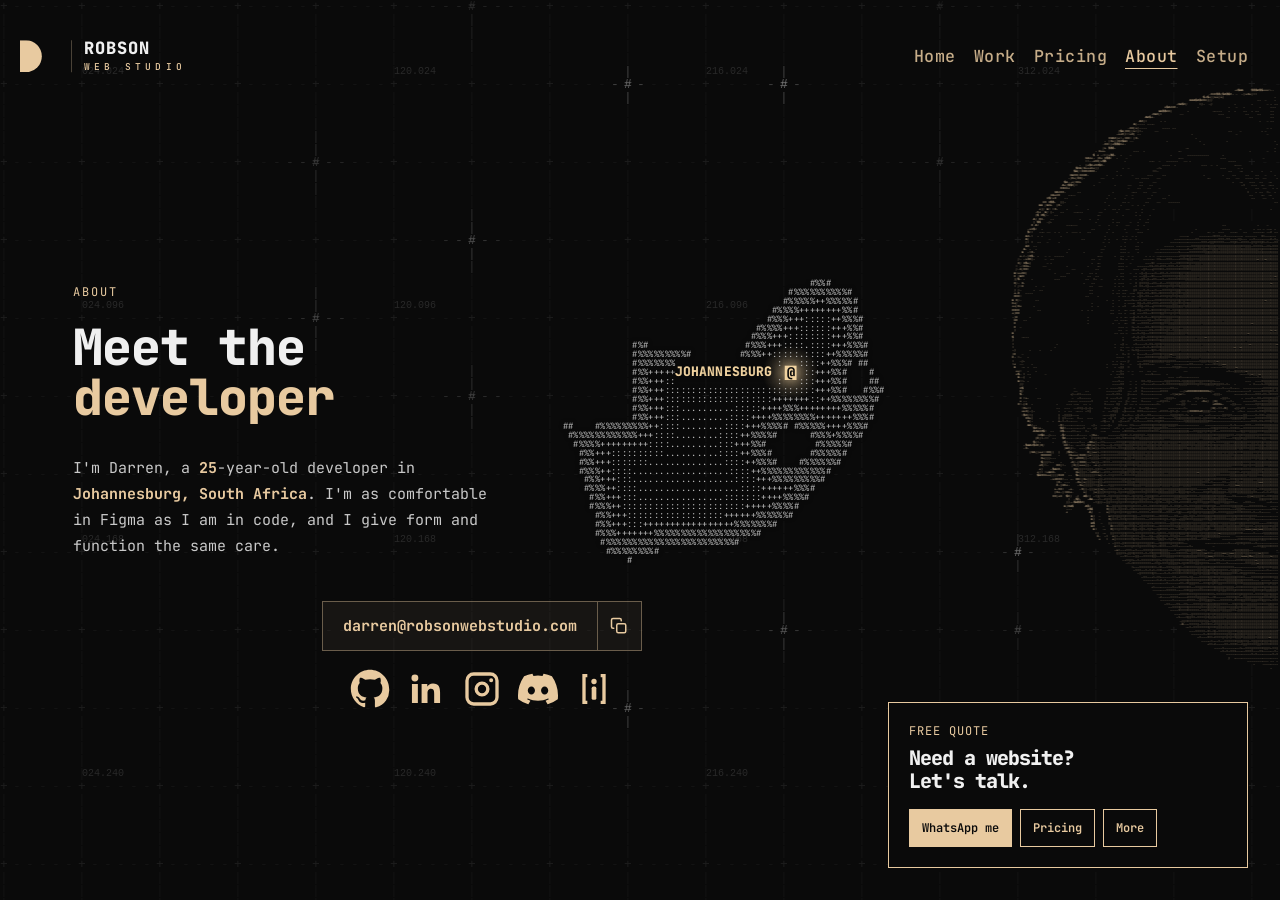
==== about.html @ 66101003 "Header logo: remove the R, back to the plain D Co-Authored-By: Claude Sonnet 5.5 <noreply@anthropic." ====
<!doctype html>
<html lang="en">
<head>
<meta charset="utf-8">
<meta name="viewport" content="width=device-width, initial-scale=1">
<title>About — Robson Web Studio</title>
<meta name="description" content="Meet Darren Robson, the developer behind Robson Web Studio in Johannesburg. Websites, chatbots and brand work for South African businesses.">
<link rel="canonical" href="https://robsonwebstudio.com/about.html">
<meta property="og:type" content="website">
<meta property="og:site_name" content="Robson Web Studio">
<meta property="og:title" content="About — Robson Web Studio">
<meta property="og:description" content="Meet Darren Robson, the developer behind Robson Web Studio in Johannesburg. Websites, chatbots and brand work for South African businesses.">
<meta property="og:url" content="https://robsonwebstudio.com/about.html">
<meta property="og:image" content="https://robsonwebstudio.com/img/og-studio.png">
<meta property="og:image:width" content="1200">
<meta property="og:image:height" content="630">
<meta property="og:image:alt" content="Robson Web Studio: Proper websites, priced for SA business">
<meta name="twitter:card" content="summary_large_image">
<meta name="twitter:image" content="https://robsonwebstudio.com/img/og-studio.png">
<meta name="theme-color" content="#0a0a0a">
<link rel="icon" type="image/svg+xml" href="img/favicon.svg?v=2">
<link rel="preconnect" href="https://fonts.googleapis.com">
<link rel="preconnect" href="https://fonts.gstatic.com" crossorigin>
<link href="https://fonts.googleapis.com/css2?family=JetBrains+Mono:wght@400..800&amp;display=swap" rel="stylesheet">
<link rel="stylesheet" href="css/style.css?v=180">
<script src="js/nav.js?v=12"></script>
</head>
<body>
<a class="skip-link" href="#main">Skip to content</a>

<section id="hero" data-page="about">
  <canvas id="c"></canvas>
  <header>
  <a class="site-mark" href="index.html" aria-label="Robson Web Studio, home">
    <img src="img/logo-mark.svg?v=4" width="37" height="31" alt="">
    <span class="site-mark-text" aria-hidden="true"><b>ROBSON</b><i>WEB STUDIO</i></span>
  </a>
  <div class="heading-wrap">
    <div class="hero-eyebrow">ROBSON WEB STUDIO</div>
  </div>
  <nav class="byline top-nav" aria-label="Main">
    <a href="index.html">Home</a><a href="work.html">Work</a><a href="pricing.html">Pricing</a><a href="about.html" aria-current="page">About</a><a href="setup-guide.html">Setup</a>
  </nav>
  <aside class="cta-card" aria-labelledby="ctaTitle">
    <div class="cta-copy">
      <div class="cta-eyebrow">FREE QUOTE</div>
      <div class="cta-title" id="ctaTitle">Need a website? <br>Let's talk.</div>
    </div>
    <div class="cta-actions">
      <a class="cta-btn cta-btn-primary" href="https://wa.me/27844114748?text=Hi%20Darren%2C%20I%27d%20like%20a%20website%20quote" target="_blank" rel="noopener noreferrer">WhatsApp me</a>
      <a class="cta-btn cta-btn-ghost cta-btn-pricing" href="pricing.html">Pricing</a>
      <button class="cta-btn cta-btn-ghost info-btn" type="button" aria-haspopup="dialog" aria-controls="contactModal" aria-label="More contact options">More</button>
    </div>
  </aside>
  </header>

  <main id="main" tabindex="-1">
  <div id="about">
    <div class="about-eyebrow">ABOUT</div>
    <div class="guy-heading-row">
      <h1 class="guy-heading">Meet the <br class="force-break"><span class="heading-accent">developer</span></h1>
    </div>
    <div class="about-body">
      <p class="about-text">
        I'm Darren, a <span id="age"></span>-year-old developer in <span class="location">Johannesburg, South Africa</span>.
        I'm as comfortable in Figma as I am in code, and I give form and
        function the same care.
      </p>
      <canvas id="saMap" class="sa-map" width="372" height="320" role="img" aria-label="Map of South Africa with Johannesburg marked"></canvas>
    </div>
  </div>

  </main>

  <footer>
  <!-- Desktop only: centered in the empty space below the about section.
       Mobile has its own separate contact bar + icon row (in the
       heading row), hidden/shown per breakpoint in CSS. -->
  <div class="desktop-contact">
    <div class="contact-bar-desktop">
      <a class="contact-email-desktop" href="mailto:darren@robsonwebstudio.com">darren@robsonwebstudio.com</a>
      <button class="copy-btn" type="button" aria-label="Copy email address" data-email="darren@robsonwebstudio.com">
        <svg class="icon-copy" viewBox="0 0 24 24" fill="none" stroke="currentColor" stroke-width="2" stroke-linecap="round" stroke-linejoin="round" aria-hidden="true">
          <rect x="9" y="9" width="12" height="12" rx="2"></rect>
          <path d="M5 15H4a2 2 0 0 1-2-2V4a2 2 0 0 1 2-2h9a2 2 0 0 1 2 2v1"></path>
        </svg>
        <svg class="icon-check" viewBox="0 0 24 24" fill="none" stroke="currentColor" stroke-width="2" stroke-linecap="round" stroke-linejoin="round" aria-hidden="true" hidden>
          <path d="M20 6 9 17l-5-5"></path>
        </svg>
      </button>
    </div>
    <div class="social-row-desktop">
      <a class="social-icon-desktop" href="https://github.com/darrenrosbon" target="_blank" rel="noopener noreferrer" aria-label="GitHub">
        <svg viewBox="0 0 24 24" width="24" height="24" fill="currentColor" aria-hidden="true"><path d="M12 .5C5.73.5.5 5.73.5 12c0 5.09 3.29 9.39 7.86 10.91.57.1.78-.25.78-.55 0-.27-.01-1.13-.02-2.05-3.2.7-3.88-1.36-3.88-1.36-.53-1.34-1.29-1.7-1.29-1.7-1.05-.72.08-.71.08-.71 1.17.08 1.78 1.2 1.78 1.2 1.03 1.77 2.71 1.26 3.37.96.1-.75.4-1.26.73-1.55-2.55-.29-5.23-1.28-5.23-5.7 0-1.26.45-2.29 1.19-3.09-.12-.29-.52-1.46.11-3.05 0 0 .97-.31 3.18 1.18a11.1 11.1 0 0 1 2.9-.39c.98.01 1.97.13 2.9.39 2.2-1.49 3.17-1.18 3.17-1.18.63 1.59.23 2.76.11 3.05.74.8 1.19 1.83 1.19 3.09 0 4.43-2.69 5.4-5.25 5.69.41.36.78 1.06.78 2.15 0 1.55-.01 2.8-.01 3.18 0 .3.2.66.79.55A10.52 10.52 0 0 0 23.5 12C23.5 5.73 18.27.5 12 .5Z"/></svg>
      </a>
      <a class="social-icon-desktop" href="https://www.linkedin.com/in/darren-robson-215b77373/" target="_blank" rel="noopener noreferrer" aria-label="LinkedIn">
        <svg viewBox="0 0 24 24" width="24" height="24" fill="currentColor" aria-hidden="true"><path d="M20.45 20.45h-3.55v-5.57c0-1.33-.02-3.04-1.85-3.04-1.85 0-2.14 1.45-2.14 2.94v5.67H9.36V9h3.41v1.56h.05c.47-.9 1.63-1.85 3.36-1.85 3.59 0 4.26 2.36 4.26 5.44v6.3ZM5.34 7.43a2.06 2.06 0 1 1 0-4.12 2.06 2.06 0 0 1 0 4.12ZM7.12 20.45H3.56V9h3.56v11.45Z"/></svg>
      </a>
      <a class="social-icon-desktop" href="https://www.instagram.com/robsonwebstudio_/" target="_blank" rel="noopener noreferrer" aria-label="Instagram">
        <svg viewBox="0 0 24 24" width="24" height="24" fill="currentColor" aria-hidden="true"><path fill-rule="evenodd" d="M7 2h10a5 5 0 0 1 5 5v10a5 5 0 0 1-5 5H7a5 5 0 0 1-5-5V7a5 5 0 0 1 5-5zm0 2a3 3 0 0 0-3 3v10a3 3 0 0 0 3 3h10a3 3 0 0 0 3-3V7a3 3 0 0 0-3-3H7zm5 3.5a4.5 4.5 0 1 1 0 9 4.5 4.5 0 0 1 0-9zm0 2a2.5 2.5 0 1 0 0 5 2.5 2.5 0 0 0 0-5zM17.5 5.5a1.2 1.2 0 1 1 0 2.4 1.2 1.2 0 0 1 0-2.4z"/></svg>
      </a>
      <a class="social-icon-desktop" href="https://discord.com/users/971722365669109780" target="_blank" rel="noopener noreferrer" aria-label="Discord">
        <svg viewBox="0 0 24 24" width="24" height="24" fill="currentColor" aria-hidden="true"><path d="M20.317 4.37a19.79 19.79 0 0 0-4.885-1.515.074.074 0 0 0-.079.037c-.21.375-.444.864-.608 1.25a18.27 18.27 0 0 0-5.487 0 12.64 12.64 0 0 0-.617-1.25.077.077 0 0 0-.079-.037A19.736 19.736 0 0 0 3.677 4.37a.07.07 0 0 0-.032.027C.533 9.046-.32 13.58.099 18.057a.082.082 0 0 0 .031.056 19.9 19.9 0 0 0 5.993 3.03.078.078 0 0 0 .084-.028c.462-.63.874-1.295 1.226-1.994a.076.076 0 0 0-.041-.106 13.107 13.107 0 0 1-1.872-.892.077.077 0 0 1-.008-.128c.126-.094.252-.192.372-.291a.074.074 0 0 1 .077-.01c3.928 1.793 8.18 1.793 12.062 0a.074.074 0 0 1 .078.01c.12.099.246.198.373.292a.077.077 0 0 1-.006.127c-.598.35-1.22.645-1.873.892a.076.076 0 0 0-.04.107c.36.698.772 1.362 1.225 1.993a.077.077 0 0 0 .084.028 19.84 19.84 0 0 0 6.002-3.03.077.077 0 0 0 .032-.055c.5-5.177-.838-9.674-3.549-13.66a.061.061 0 0 0-.031-.028ZM8.02 15.33c-1.183 0-2.157-1.085-2.157-2.419 0-1.333.955-2.418 2.157-2.418 1.21 0 2.176 1.094 2.157 2.418 0 1.334-.955 2.419-2.157 2.419Zm7.975 0c-1.183 0-2.157-1.085-2.157-2.419 0-1.333.955-2.418 2.157-2.418 1.21 0 2.176 1.094 2.157 2.418 0 1.334-.946 2.419-2.157 2.419Z"/></svg>
      </a>
      <a class="social-icon-desktop info-btn" href="#" role="button" aria-haspopup="dialog" aria-controls="contactModal" aria-label="More contact options">
        <svg viewBox="0 0 24 24" width="24" height="24" fill="currentColor" aria-hidden="true">
          <path d="M8 3H5v18h3v-2H7V5h1V3z"/>
          <path d="M16 3h3v18h-3v-2h1V5h-1V3z"/>
          <circle cx="12" cy="7.5" r="1.6"/>
          <rect x="10.6" y="10.5" width="2.8" height="8" rx="1"/>
        </svg>
      </a>
    </div>
  </div>

  <div class="contact-bar">
    <a class="contact-email" href="mailto:darren@robsonwebstudio.com">darren@robsonwebstudio.com</a>
    <button class="copy-btn" type="button" aria-label="Copy email address" data-email="darren@robsonwebstudio.com">
      <svg class="icon-copy" viewBox="0 0 24 24" fill="none" stroke="currentColor" stroke-width="2" stroke-linecap="round" stroke-linejoin="round" aria-hidden="true">
        <rect x="9" y="9" width="12" height="12" rx="2"></rect>
        <path d="M5 15H4a2 2 0 0 1-2-2V4a2 2 0 0 1 2-2h9a2 2 0 0 1 2 2v1"></path>
      </svg>
      <svg class="icon-check" viewBox="0 0 24 24" fill="none" stroke="currentColor" stroke-width="2" stroke-linecap="round" stroke-linejoin="round" aria-hidden="true" hidden>
        <path d="M20 6 9 17l-5-5"></path>
      </svg>
    </button>
  </div>
  <div class="social-row-mobile">
      <a class="social-icon" href="https://github.com/darrenrosbon" target="_blank" rel="noopener noreferrer" aria-label="GitHub">
        <svg viewBox="0 0 24 24" width="24" height="24" fill="currentColor" aria-hidden="true"><path d="M12 .5C5.73.5.5 5.73.5 12c0 5.09 3.29 9.39 7.86 10.91.57.1.78-.25.78-.55 0-.27-.01-1.13-.02-2.05-3.2.7-3.88-1.36-3.88-1.36-.53-1.34-1.29-1.7-1.29-1.7-1.05-.72.08-.71.08-.71 1.17.08 1.78 1.2 1.78 1.2 1.03 1.77 2.71 1.26 3.37.96.1-.75.4-1.26.73-1.55-2.55-.29-5.23-1.28-5.23-5.7 0-1.26.45-2.29 1.19-3.09-.12-.29-.52-1.46.11-3.05 0 0 .97-.31 3.18 1.18a11.1 11.1 0 0 1 2.9-.39c.98.01 1.97.13 2.9.39 2.2-1.49 3.17-1.18 3.17-1.18.63 1.59.23 2.76.11 3.05.74.8 1.19 1.83 1.19 3.09 0 4.43-2.69 5.4-5.25 5.69.41.36.78 1.06.78 2.15 0 1.55-.01 2.8-.01 3.18 0 .3.2.66.79.55A10.52 10.52 0 0 0 23.5 12C23.5 5.73 18.27.5 12 .5Z"/></svg>
      </a>
      <a class="social-icon" href="https://www.linkedin.com/in/darren-robson-215b77373/" target="_blank" rel="noopener noreferrer" aria-label="LinkedIn">
        <svg viewBox="0 0 24 24" width="24" height="24" fill="currentColor" aria-hidden="true"><path d="M20.45 20.45h-3.55v-5.57c0-1.33-.02-3.04-1.85-3.04-1.85 0-2.14 1.45-2.14 2.94v5.67H9.36V9h3.41v1.56h.05c.47-.9 1.63-1.85 3.36-1.85 3.59 0 4.26 2.36 4.26 5.44v6.3ZM5.34 7.43a2.06 2.06 0 1 1 0-4.12 2.06 2.06 0 0 1 0 4.12ZM7.12 20.45H3.56V9h3.56v11.45Z"/></svg>
      </a>
      <a class="social-icon" href="https://www.instagram.com/robsonwebstudio_/" target="_blank" rel="noopener noreferrer" aria-label="Instagram">
        <svg viewBox="0 0 24 24" width="24" height="24" fill="currentColor" aria-hidden="true"><path fill-rule="evenodd" d="M7 2h10a5 5 0 0 1 5 5v10a5 5 0 0 1-5 5H7a5 5 0 0 1-5-5V7a5 5 0 0 1 5-5zm0 2a3 3 0 0 0-3 3v10a3 3 0 0 0 3 3h10a3 3 0 0 0 3-3V7a3 3 0 0 0-3-3H7zm5 3.5a4.5 4.5 0 1 1 0 9 4.5 4.5 0 0 1 0-9zm0 2a2.5 2.5 0 1 0 0 5 2.5 2.5 0 0 0 0-5zM17.5 5.5a1.2 1.2 0 1 1 0 2.4 1.2 1.2 0 0 1 0-2.4z"/></svg>
      </a>
      <a class="social-icon" href="https://discord.com/users/971722365669109780" target="_blank" rel="noopener noreferrer" aria-label="Discord">
        <svg viewBox="0 0 24 24" width="24" height="24" fill="currentColor" aria-hidden="true"><path d="M20.317 4.37a19.79 19.79 0 0 0-4.885-1.515.074.074 0 0 0-.079.037c-.21.375-.444.864-.608 1.25a18.27 18.27 0 0 0-5.487 0 12.64 12.64 0 0 0-.617-1.25.077.077 0 0 0-.079-.037A19.736 19.736 0 0 0 3.677 4.37a.07.07 0 0 0-.032.027C.533 9.046-.32 13.58.099 18.057a.082.082 0 0 0 .031.056 19.9 19.9 0 0 0 5.993 3.03.078.078 0 0 0 .084-.028c.462-.63.874-1.295 1.226-1.994a.076.076 0 0 0-.041-.106 13.107 13.107 0 0 1-1.872-.892.077.077 0 0 1-.008-.128c.126-.094.252-.192.372-.291a.074.074 0 0 1 .077-.01c3.928 1.793 8.18 1.793 12.062 0a.074.074 0 0 1 .078.01c.12.099.246.198.373.292a.077.077 0 0 1-.006.127c-.598.35-1.22.645-1.873.892a.076.076 0 0 0-.04.107c.36.698.772 1.362 1.225 1.993a.077.077 0 0 0 .084.028 19.84 19.84 0 0 0 6.002-3.03.077.077 0 0 0 .032-.055c.5-5.177-.838-9.674-3.549-13.66a.061.061 0 0 0-.031-.028ZM8.02 15.33c-1.183 0-2.157-1.085-2.157-2.419 0-1.333.955-2.418 2.157-2.418 1.21 0 2.176 1.094 2.157 2.418 0 1.334-.955 2.419-2.157 2.419Zm7.975 0c-1.183 0-2.157-1.085-2.157-2.419 0-1.333.955-2.418 2.157-2.418 1.21 0 2.176 1.094 2.157 2.418 0 1.334-.946 2.419-2.157 2.419Z"/></svg>
      </a>
      <a class="social-icon info-btn" href="#" role="button" aria-haspopup="dialog" aria-controls="contactModal" aria-label="More contact options">
        <svg viewBox="0 0 24 24" width="24" height="24" fill="currentColor" aria-hidden="true">
          <path d="M8 3H5v18h3v-2H7V5h1V3z"/>
          <path d="M16 3h3v18h-3v-2h1V5h-1V3z"/>
          <circle cx="12" cy="7.5" r="1.6"/>
          <rect x="10.6" y="10.5" width="2.8" height="8" rx="1"/>
        </svg>
      </a>
  </div>

  </footer>

  <div class="contact-modal-overlay" id="contactModalOverlay" hidden>
    <div class="contact-modal" id="contactModal" role="dialog" aria-modal="true" aria-labelledby="contactModalTitle">
      <div class="contact-modal-head">
        <span id="contactModalTitle">Contact me</span>
        <button class="contact-modal-close" type="button" aria-label="Close">
          <svg viewBox="0 0 24 24" fill="none" stroke="currentColor" stroke-width="2" stroke-linecap="round" aria-hidden="true"><path d="M6 6l12 12M18 6 6 18"/></svg>
        </button>
      </div>
      <ul class="contact-modal-list">
        <li>
          <svg viewBox="0 0 24 24" fill="none" stroke="currentColor" stroke-width="1.8" stroke-linecap="round" stroke-linejoin="round" aria-hidden="true"><rect x="3" y="5" width="18" height="14" rx="2"/><path d="m4 7 8 6 8-6"/></svg>
          <a href="mailto:darren@robsonwebstudio.com">darren@robsonwebstudio.com</a>
        </li>
        <li>
          <svg viewBox="0 0 24 24" width="24" height="24" fill="currentColor" aria-hidden="true"><path d="M12 .5C5.73.5.5 5.73.5 12c0 5.09 3.29 9.39 7.86 10.91.57.1.78-.25.78-.55 0-.27-.01-1.13-.02-2.05-3.2.7-3.88-1.36-3.88-1.36-.53-1.34-1.29-1.7-1.29-1.7-1.05-.72.08-.71.08-.71 1.17.08 1.78 1.2 1.78 1.2 1.03 1.77 2.71 1.26 3.37.96.1-.75.4-1.26.73-1.55-2.55-.29-5.23-1.28-5.23-5.7 0-1.26.45-2.29 1.19-3.09-.12-.29-.52-1.46.11-3.05 0 0 .97-.31 3.18 1.18a11.1 11.1 0 0 1 2.9-.39c.98.01 1.97.13 2.9.39 2.2-1.49 3.17-1.18 3.17-1.18.63 1.59.23 2.76.11 3.05.74.8 1.19 1.83 1.19 3.09 0 4.43-2.69 5.4-5.25 5.69.41.36.78 1.06.78 2.15 0 1.55-.01 2.8-.01 3.18 0 .3.2.66.79.55A10.52 10.52 0 0 0 23.5 12C23.5 5.73 18.27.5 12 .5Z"/></svg>
          <a href="https://github.com/darrenrosbon" target="_blank" rel="noopener noreferrer">github.com/darrenrosbon</a>
        </li>
        <li>
          <svg viewBox="0 0 24 24" width="24" height="24" fill="currentColor" aria-hidden="true"><path d="M20.45 20.45h-3.55v-5.57c0-1.33-.02-3.04-1.85-3.04-1.85 0-2.14 1.45-2.14 2.94v5.67H9.36V9h3.41v1.56h.05c.47-.9 1.63-1.85 3.36-1.85 3.59 0 4.26 2.36 4.26 5.44v6.3ZM5.34 7.43a2.06 2.06 0 1 1 0-4.12 2.06 2.06 0 0 1 0 4.12ZM7.12 20.45H3.56V9h3.56v11.45Z"/></svg>
          <a href="https://www.linkedin.com/in/darren-robson-215b77373/" target="_blank" rel="noopener noreferrer">linkedin.com/in/darren-robson</a>
        </li>
        <li>
          <svg viewBox="0 0 24 24" width="24" height="24" fill="currentColor" aria-hidden="true"><path fill-rule="evenodd" d="M7 2h10a5 5 0 0 1 5 5v10a5 5 0 0 1-5 5H7a5 5 0 0 1-5-5V7a5 5 0 0 1 5-5zm0 2a3 3 0 0 0-3 3v10a3 3 0 0 0 3 3h10a3 3 0 0 0 3-3V7a3 3 0 0 0-3-3H7zm5 3.5a4.5 4.5 0 1 1 0 9 4.5 4.5 0 0 1 0-9zm0 2a2.5 2.5 0 1 0 0 5 2.5 2.5 0 0 0 0-5zM17.5 5.5a1.2 1.2 0 1 1 0 2.4 1.2 1.2 0 0 1 0-2.4z"/></svg>
          <a href="https://www.instagram.com/robsonwebstudio_/" target="_blank" rel="noopener noreferrer">instagram.com/robsonwebstudio_</a>
        </li>
        <li>
          <svg viewBox="0 0 24 24" width="24" height="24" fill="currentColor" aria-hidden="true"><path d="M20.317 4.37a19.79 19.79 0 0 0-4.885-1.515.074.074 0 0 0-.079.037c-.21.375-.444.864-.608 1.25a18.27 18.27 0 0 0-5.487 0 12.64 12.64 0 0 0-.617-1.25.077.077 0 0 0-.079-.037A19.736 19.736 0 0 0 3.677 4.37a.07.07 0 0 0-.032.027C.533 9.046-.32 13.58.099 18.057a.082.082 0 0 0 .031.056 19.9 19.9 0 0 0 5.993 3.03.078.078 0 0 0 .084-.028c.462-.63.874-1.295 1.226-1.994a.076.076 0 0 0-.041-.106 13.107 13.107 0 0 1-1.872-.892.077.077 0 0 1-.008-.128c.126-.094.252-.192.372-.291a.074.074 0 0 1 .077-.01c3.928 1.793 8.18 1.793 12.062 0a.074.074 0 0 1 .078.01c.12.099.246.198.373.292a.077.077 0 0 1-.006.127c-.598.35-1.22.645-1.873.892a.076.076 0 0 0-.04.107c.36.698.772 1.362 1.225 1.993a.077.077 0 0 0 .084.028 19.84 19.84 0 0 0 6.002-3.03.077.077 0 0 0 .032-.055c.5-5.177-.838-9.674-3.549-13.66a.061.061 0 0 0-.031-.028ZM8.02 15.33c-1.183 0-2.157-1.085-2.157-2.419 0-1.333.955-2.418 2.157-2.418 1.21 0 2.176 1.094 2.157 2.418 0 1.334-.955 2.419-2.157 2.419Zm7.975 0c-1.183 0-2.157-1.085-2.157-2.419 0-1.333.955-2.418 2.157-2.418 1.21 0 2.176 1.094 2.157 2.418 0 1.334-.946 2.419-2.157 2.419Z"/></svg>
          <span><a href="https://discord.com/users/971722365669109780" target="_blank" rel="noopener noreferrer">Discord</a> <span class="contact-modal-hint">- darrencord</span></span>
        </li>
      </ul>
    </div>
  </div>
</section>


<script defer src="js/face-art.js?v=113"></script>
<script defer src="js/site.js?v=140"></script>
<script defer src="js/sa-map.js?v=113"></script>
<script>
  // Computed on load, not hardcoded, so it stays correct without upkeep.
  (function () {
    const birthDate = new Date(2001, 5, 30); // June 30, 2001 (month is 0-indexed)
    const today = new Date();
    let age = today.getFullYear() - birthDate.getFullYear();
    const hasHadBirthdayThisYear =
      today.getMonth() > birthDate.getMonth() ||
      (today.getMonth() === birthDate.getMonth() && today.getDate() >= birthDate.getDate());
    if (!hasHadBirthdayThisYear) age--;
    document.getElementById('age').textContent = age;
  })();

  (function () {
    // Mobile and desktop each have their own .copy-btn — wire up every one
    // found, not just the first.
    document.querySelectorAll('.copy-btn').forEach((btn) => {
      const iconCopy = btn.querySelector('.icon-copy');
      const iconCheck = btn.querySelector('.icon-check');
      let resetTimer = null;

      btn.addEventListener('click', async () => {
        const email = btn.dataset.email;
        try {
          await navigator.clipboard.writeText(email);
        } catch (err) {
          // Clipboard API needs a secure context (https/localhost) and can be
          // blocked by browser permissions — fall back to a manual copy via
          // a temporary offscreen textarea rather than silently doing nothing.
          const ta = document.createElement('textarea');
          ta.value = email;
          ta.style.position = 'fixed';
          ta.style.opacity = '0';
          document.body.appendChild(ta);
          ta.select();
          document.execCommand('copy');
          document.body.removeChild(ta);
        }
        btn.classList.add('copied');
        iconCopy.hidden = true;
        iconCheck.hidden = false;
        clearTimeout(resetTimer);
        resetTimer = setTimeout(() => {
          btn.classList.remove('copied');
          iconCopy.hidden = false;
          iconCheck.hidden = true;
        }, 1600);
      });
    });
  })();

  (function () {
    // Both the mobile and desktop icon rows have their own [i] trigger —
    // either one opens the same shared modal.
    const overlay = document.getElementById('contactModalOverlay');
    const closeBtn = overlay.querySelector('.contact-modal-close');
    let lastFocused = null;

    function openModal() {
      lastFocused = document.activeElement;
      overlay.hidden = false;
      closeBtn.focus();
      document.addEventListener('keydown', onKeydown);
    }
    function closeModal() {
      overlay.hidden = true;
      document.removeEventListener('keydown', onKeydown);
      if (lastFocused) lastFocused.focus();
    }
    function onKeydown(e) {
      if (e.key === 'Escape') closeModal();
    }

    document.querySelectorAll('.info-btn').forEach((btn) => {
      btn.addEventListener('click', (e) => {
        e.preventDefault(); // it's an <a href="#"> for sizing parity with its sibling icons, not real navigation
        openModal();
      });
    });
    closeBtn.addEventListener('click', closeModal);
    overlay.addEventListener('click', (e) => {
      if (e.target === overlay) closeModal(); // click on the backdrop, not the modal itself
    });
  })();
</script>
<script defer src="js/scrollbar.js?v=2"></script>
</body>
</html>
---- css/style.css ----
* { box-sizing: border-box; }
html, body { margin:0; padding:0; background:#0a0a0a; font-family:'JetBrains Mono', monospace; }
/* The browser's scrollbar is hidden so every page has the same width; js/scrollbar.js draws the site's own slim one on the left. */
html { scrollbar-width:none; }
html::-webkit-scrollbar { display:none; width:0; height:0; }

/* The `hidden` attribute doesn't reliably get its expected display:none
   default on SVG elements in every engine — confirmed here: an SVG with
   `hidden` present computed to display:block anyway. Force it explicitly
   rather than relying on the UA stylesheet. Affects the copy-button icon
   swap (mobile + desktop). */
svg[hidden] { display:none; }

/* Keyboard focus: the browser default is faint on this dark page. */
a:focus-visible, button:focus-visible, [role="button"]:focus-visible {
  outline:2px solid #e8caa0; outline-offset:3px;
}
.skip-link {
  position:absolute; left:12px; top:-60px; z-index:100;
  padding:10px 14px; background:#0a0a0a; color:#e8caa0; font-weight:700; font-size:13px;
  text-decoration:none; border:1px solid #e8caa0;
  transition:top .15s ease;
}
.skip-link:focus { top:12px; }
main:focus { outline:none; }

/* ---------- Hero ---------- */
#hero { position:relative; height:100vh; overflow:hidden; }
.site-mark { position:absolute; top:56px; transform:translateY(-50%); left:20px; z-index:6; display:block; line-height:0; transition:opacity 0.15s ease; }
.site-mark img { display:block; }
.site-mark:hover { opacity:0.8; }
.site-mark { display: flex; align-items: center; gap: 14px; text-decoration: none; }
.site-mark img { height: 31.5px; width: auto; }
@media (max-width: 700px) { .site-mark img { box-sizing: content-box; width: 18.8px; height: 16px; padding: 6px 4.6px; } }
.site-mark-text { display: block; line-height: 1; border-left: 1px solid #4a4237; padding-left: 12px; font-family: 'JetBrains Mono', monospace; text-align: left; }
.site-mark-text b { display: block; color: #f0f0f0; font-weight: 800; font-size: 17px; letter-spacing: 1px; }
.site-mark-text i { display: block; color: #e8caa0; font-style: normal; font-weight: 500; font-size: 9.5px; letter-spacing: 4.2px; margin-top: 5px; white-space: nowrap; }
@media (max-width: 700px) { .site-mark-text { display: none; } }
@media (min-width: 701px) { .hero-eyebrow { visibility: hidden; } }
#hero canvas#c { display:block; position:fixed; top:0; left:0; z-index:0; pointer-events:none; }

.heading-wrap {
  position:absolute; left:60px; top:48px; z-index:5;
  display:flex; flex-direction:column; align-items:flex-start; gap:0;
}
.hero-eyebrow { color:#e8caa0; font-size:12px; letter-spacing:2px; font-weight:500; margin-bottom:40px; }
.heading-accent { color:#e8caa0; }
h1.heading {
  margin:0; color:#f0f0f0; font-weight:800;
  font-size: clamp(26px, 3.9vw, 60px);
  line-height:1.02; letter-spacing:-1px;
}
.byline {
  position:absolute; top:56px; transform:translateY(-50%); right:32px; z-index:5;
  color:#e8caa0; font-weight:500;
  font-size: clamp(13px, 1.3vw, 18px);
  letter-spacing:0.5px; text-align:right;
}

/* Desktop: about-me section, sitting directly under the work section (same
   left column, not anchored to the face). */
#about {
  position:absolute; left:60px; top:500px; z-index:5;
  width: min(56%, 640px);
}
.guy-heading {
  margin:0 0 14px 0; color:#f0f0f0; font-weight:800; text-align:center;
  font-size: clamp(18px, 2.2vw, 28px);
  letter-spacing:-1px;
}
.about-text {
  margin:0 auto; color:#c9c9c9; font-size:14px; line-height:1.6; max-width:46ch;
  text-align:center;
}
.about-text .location { color:#e8caa0; font-weight:700; }

/* Map sits beside the text on desktop; stacks below it on mobile and on
   narrow desktop windows where the column is too tight for both. */
.about-body { display:flex; align-items:center; justify-content:center; gap:22px; }
.about-body .about-text { margin:0; flex:1 1 0; min-width:0; max-width:34ch; text-align:left; }
/* Canvas drawn by js/sa-map.js; the 37.2:32 ratio is 62 columns x 32 rows of
   0.6em-wide, 1em-tall monospace cells. */
.sa-map {
  display:block; flex:none; margin:0;
  width:293px; height:auto; aspect-ratio:37.2 / 32;
}
@media (min-width: 701px) and (max-width: 960px) {
  .about-body { flex-direction:column; gap:16px; }
  .about-body .about-text { max-width:46ch; text-align:center; }
}

/* Social icons — mobile-only for now, hidden entirely on desktop. */
.social-icon { display:none; }

/* Desktop's contact block (email + social icons), sitting in the empty
   space below #about. Part of the same centered column as the heading/
   work/about (JS sets left + width to match — see positionMainBody in
   site.js), with its own narrower content centered within that column via
   align-items:center. No transform:translateX(-50%) here — that "center
   via left:50%+translate" trick doesn't compose with JS explicitly setting
   both left AND width to match the column, so it's been removed in favor
   of the explicit values. Hidden on mobile in its own media query below —
   mobile has its own separate .contact-bar and heading-row icons instead. */
.desktop-contact {
  position:absolute; left:60px; top:670px;
  z-index:5; display:flex; flex-direction:column; align-items:center;
}
.contact-bar-desktop {
  display:flex; align-items:center;
  border:1px solid rgba(232,202,160,0.4);
  background:rgba(232,202,160,0.06);
}
.contact-email-desktop {
  padding:14px 20px;
  color:#e8caa0; font-weight:700; font-size:15px;
  text-decoration:none;
}
.contact-email-desktop:hover { background:rgba(232,202,160,0.12); }
.desktop-contact .copy-btn {
  display:flex; align-items:center; justify-content:center;
  width:44px; align-self:stretch;
  border:none; border-left:1px solid rgba(232,202,160,0.4);
  background:transparent; color:#e8caa0;
  padding:0; cursor:pointer;
}
.desktop-contact .copy-btn:hover { background:rgba(232,202,160,0.12); }
.desktop-contact .copy-btn svg { width:18px; height:18px; }
.desktop-contact .copy-btn.copied { color:#7ec98f; }

.social-row-desktop { display:flex; gap:16px; margin-top:18px; justify-content:center; }
.social-icon-desktop { display:inline-flex; color:#e8caa0; width:40px; height:40px; }
.social-icon-desktop svg { width:100%; height:100%; }
.social-icon-desktop:hover { color:#fff; }

/* Hover: icons hop and tip, alternating left and right, with a springy
   settle. Hover rules only run where a real hover exists, so a tap on a phone
   doesn't leave an icon stuck tilted; :active gives the press feedback there. */
.social-icon, .social-icon-desktop {
  transition:transform .35s cubic-bezier(.34,1.56,.64,1), color .2s ease;
}
@media (hover:hover) {
  .social-icon:hover, .social-icon-desktop:hover { transform:translateY(-6px) rotate(-8deg) scale(1.12); }
  .social-icon:nth-child(even):hover, .social-icon-desktop:nth-child(even):hover { transform:translateY(-6px) rotate(8deg) scale(1.12); }
}
.social-icon:active, .social-icon-desktop:active { transform:translateY(0) scale(.94); transition-duration:.1s; }
@media (prefers-reduced-motion:reduce) {
  .social-icon, .social-icon-desktop { transition:color .2s ease; }
  .social-icon:hover, .social-icon-desktop:hover,
  .social-icon:nth-child(even):hover, .social-icon-desktop:nth-child(even):hover,
  .social-icon:active, .social-icon-desktop:active { transform:none; }
}

/* .info-btn is an <a href="#" role="button"> (JS opens the modal, no real
   navigation) — deliberately an anchor rather than a <button>, since a
   <button> with aspect-ratio inside this stretched flex row hit form
   controls' special intrinsic-sizing rules and rendered enormous instead
   of matching its sibling icons. Anchors don't have that problem. */
.info-btn { text-decoration:none; }

/* ---------- Contact modal — a small "Contact me" dialog the [i] icon
   opens, listing every channel in one place (plain-text email included)
   for visitors the mailto/copy-button pair doesn't work for. ---------- */
.contact-modal-overlay {
  position:fixed; inset:0; z-index:50;
  background:rgba(0,0,0,0.6);
  display:flex; align-items:center; justify-content:center;
  padding:24px;
}
.contact-modal-overlay[hidden] { display:none; }
.contact-modal {
  width:min(360px, 100%);
  background:#0e0e0e;
  border:1px solid rgba(232,202,160,0.4);
  padding:20px;
  /* Explicit rather than assumed — every channel here is meant to be
     selectable by hand (drag to select, then copy), same reasoning as the
     plain-text email fallback the modal already exists for. */
  user-select:text; -webkit-user-select:text;
}
.contact-modal-head {
  display:flex; align-items:center; justify-content:space-between;
  padding-bottom:14px; margin-bottom:14px;
  border-bottom:1px solid rgba(232,202,160,0.25);
  font-weight:700; font-size:15px; color:#f0f0f0; letter-spacing:-0.2px;
}
.contact-modal-close {
  background:none; border:none; padding:4px; margin:-4px; color:#8f8f8f; cursor:pointer;
  display:inline-flex;
}
.contact-modal-close svg { width:16px; height:16px; }
.contact-modal-close:hover { color:#f0f0f0; }
.contact-modal-list { list-style:none; margin:0; padding:0; display:flex; flex-direction:column; gap:14px; }
.contact-modal-list li { display:flex; align-items:center; gap:12px; }
.contact-modal-list svg { width:18px; height:18px; color:#e8caa0; flex-shrink:0; }
.contact-modal-list a {
  color:#c9c9c9; text-decoration:none; font-size:13px; word-break:break-all;
}
.contact-modal-list a:hover { color:#e8caa0; }
/* The Discord row's plain-text username after the link — not a link
   itself, just there so a visitor can select/search it by hand. */
.contact-modal-list li > span { font-size:13px; }
.contact-modal-hint { color:#8f8f8f; }

/* Contact bar — mobile-only for now, hidden entirely on desktop. */
.contact-bar { display:none; }

/* The heading's forced "The guy / behind the work" break is mobile-only —
   suppress it on desktop so the heading reads as one flowing line there,
   same as before. */
@media (min-width: 701px) {
  br.force-break { display:none; }
}
.about-text span#age { color:#e8caa0; font-weight:700; }

/* ---------- Work — inline in the hero, next to the face ---------- */
#work {
  position:absolute; left:60px; top:160px; z-index:5;
  width: min(56%, 640px);
}
h2.heading2 {
  color:#f0f0f0; font-weight:800; font-size: clamp(20px, 2.6vw, 32px);
  letter-spacing:-1px; margin:0 0 20px 0; text-align:center;
}
.cards {
  display:grid;
  grid-template-columns: repeat(2, 1fr);
  border-top:1px solid rgba(232,202,160,0.25);
  border-left:1px solid rgba(232,202,160,0.25);
}
/* Section heading as the first row of its grid, sharing the grid's borders. */
.grid-head {
  grid-column:1 / -1;
  display:flex; align-items:baseline; justify-content:space-between; gap:12px;
  padding:12px 14px;
  background:rgba(232,202,160,0.05);
  border-right:1px solid rgba(232,202,160,0.25);
  border-bottom:1px solid rgba(232,202,160,0.25);
}
.grid-head h2.heading2 { margin:0; text-align:left; font-size:16px; line-height:1.2; }
.grid-meta { color:#e8caa0; font-size:10.5px; letter-spacing:1px; text-transform:uppercase; white-space:nowrap; }
.card {
  background:rgba(10,10,10,0.55); padding:16px 16px; min-height:108px;
  display:flex; flex-direction:column; justify-content:space-between;
  position:relative;
  border-right:1px solid rgba(232,202,160,0.25);
  border-bottom:1px solid rgba(232,202,160,0.25);
  transition: background 0.15s ease;
  text-decoration:none;
}
.card:hover { background:rgba(20,20,20,0.7); }

/* Hover: two gold corner brackets draw in diagonally, a faint tint fills the
   card, and an arrow slides into the top-right corner. Only where a real
   hover exists, so a tap on a phone doesn't leave a card stuck highlighted. */
.card::before, .card::after {
  content:""; position:absolute; width:0; height:0; border:0 solid #e8caa0; pointer-events:none;
  transition:width .28s cubic-bezier(.2,.8,.2,1), height .28s cubic-bezier(.2,.8,.2,1);
}
.card::before { top:6px; left:6px; border-top-width:1px; border-left-width:1px; }
.card::after { bottom:6px; right:6px; border-bottom-width:1px; border-right-width:1px; }
.card-arrow {
  position:absolute; top:10px; right:12px; color:#e8caa0; font-size:13px; line-height:1;
  opacity:0; transform:translate(-6px, 6px); pointer-events:none;
  transition:opacity .25s ease, transform .3s cubic-bezier(.2,.8,.2,1);
}
@media (hover:hover) {
  .card:hover { background:rgba(232,202,160,0.05); }
  .card:hover::before, .card:hover::after { width:14px; height:14px; }
  .card:hover .card-arrow { opacity:1; transform:translate(0, 0); }
  .card:hover .card-year { color:#e8caa0; }
}
.card:active { background:rgba(232,202,160,0.09); }
@media (prefers-reduced-motion:reduce) {
  .card::before, .card::after, .card-arrow { transition:none; }
}
.card .status {
  align-self:flex-start;
  font-size:9px; letter-spacing:1px; text-transform:uppercase;
  padding:2px 6px; border:1px solid currentColor;
  margin-top:10px;
}
.status.live { color:#7ec98f; }
.status.progress { color:#e8caa0; }
.card .cname { color:#f0f0f0; font-weight:700; font-size:14px; }
.card .cmeta { color:#969696; font-size:10.5px; margin-top:8px; line-height:1.45; }
.card-year { position:absolute; right:12px; bottom:10px; color:#8a8a8a; font-size:9px; letter-spacing:0.5px; }

/* ---------- Services — sits under the work grid; top is set by
   positionServices() in site.js on desktop, flows in-document on mobile. ---------- */
#services {
  position:absolute; left:60px; top:620px; z-index:5;
  width: min(56%, 640px);
}
.service-grid {
  display:grid; grid-template-columns:repeat(3, 1fr);
  border-top:1px solid rgba(232,202,160,0.25);
  border-left:1px solid rgba(232,202,160,0.25);
}
.service {
  position:relative; background:rgba(10,10,10,0.55); padding:14px 16px 16px;
  border-right:1px solid rgba(232,202,160,0.25);
  border-bottom:1px solid rgba(232,202,160,0.25);
}
/* Tools — sits under the services grid; top is set by positionServices() in
   site.js on desktop, flows in-document on mobile. */
#stack {
  position:absolute; left:60px; top:900px; z-index:5;
  width: min(56%, 640px);
}
.stack-grid {
  display:grid; grid-template-columns:repeat(2, 1fr);
  border-top:1px solid rgba(232,202,160,0.25);
  border-left:1px solid rgba(232,202,160,0.25);
}
.stack-cell {
  background:rgba(10,10,10,0.55); padding:12px 12px 14px;
  border-right:1px solid rgba(232,202,160,0.25);
  border-bottom:1px solid rgba(232,202,160,0.25);
}
.stack-head { display:flex; align-items:center; gap:8px; margin:0 0 3px; }
.stack-icon { width:16px; height:16px; color:#e8caa0; flex:none; }
.stack-title { margin:0; color:#f0f0f0; font-size:13px; font-weight:700; line-height:1.2; }
.stack-sub { color:#969696; font-size:10.5px; margin:0 0 10px 24px; line-height:1.3; }
.chips { display:flex; flex-wrap:wrap; gap:6px; }
.chip {
  display:inline-block; font-size:11px; line-height:1.2; padding:4px 8px;
  color:#e8caa0; border:1px solid rgba(232,202,160,0.3); background:rgba(232,202,160,0.05);
}
.service-icon { width:18px; height:18px; color:#e8caa0; display:block; }
.service .sname { color:#f0f0f0; font-weight:700; font-size:14px; margin-top:10px; }
.service .smeta { color:#969696; font-size:10.5px; margin-top:8px; line-height:1.45; }
.service-link {
  display:inline-block; margin-top:12px; padding:5px 9px;
  color:#e8caa0; font-size:10.5px; font-weight:700; text-decoration:none;
  border:1px solid rgba(232,202,160,0.4); background:rgba(232,202,160,0.06);
  transition:background 0.15s ease;
}
.service-link:hover { background:rgba(232,202,160,0.15); }
/* Occlude's own wordmark (crescent mark + underlined "occlude.") lifted
   from its live site, so this entry reads as branded rather than the
   plain-text title every other card uses. */
.occlude-mark { display:flex; align-items:center; gap:6px; font-weight:500; }
.occlude-icon { flex-shrink:0; }
.occlude-word {
  font-family:'Space Grotesk', sans-serif; font-weight:500;
  color:#EDE9E1; letter-spacing:-0.01em;
  text-decoration:underline; text-decoration-color:#E8894A; text-underline-offset:3px;
}

/* Pulse (saas-dashboard) wordmark: heartbeat-line mark + bold Outfit
   text, lifted from its live nav. Ink color swapped from the site's
   near-black (tuned for a light background) to a light tint so it stays
   legible on this dark card. */
.pulse-mark { display:flex; align-items:center; gap:6px; }
.pulse-icon { flex-shrink:0; }
.pulse-word { font-family:'Outfit', sans-serif; font-weight:700; color:#EDEDFB; letter-spacing:-0.01em; }

/* Chroma.GG wordmark: its own eye icon asset + "Chroma" in Space Grotesk
   bold, ".GG" in italic pink — lifted from its hero title styling. */
.chroma-mark { display:flex; align-items:center; gap:6px; }
.chroma-icon { flex-shrink:0; display:block; }
.chroma-word { font-family:'Space Grotesk', sans-serif; font-weight:700; color:#f6f3fb; letter-spacing:-0.01em; }
.chroma-word em {
  font-weight:700; font-style:normal;
  background:linear-gradient(100deg, #a855f7, #ec4899);
  -webkit-background-clip:text; background-clip:text; -webkit-text-fill-color:transparent;
}

.vwd-mark { display:flex; align-items:center; gap:6px; }
.vwd-icon { flex-shrink:0; display:block; }
.vwd-word { font-family:'Spectral', serif; font-weight:600; color:#f0ece0; letter-spacing:-0.01em; }

.talos-mark { display:flex; align-items:center; gap:6px; }
.talos-icon { flex-shrink:0; display:block; }
.talos-word { font-family:'Big Shoulders Display', sans-serif; font-weight:900; color:#f9f7f5; letter-spacing:-0.02em; }

.kruger-mark { display:flex; align-items:center; gap:6px; }
.kruger-icon { flex-shrink:0; display:block; }
.kruger-word { font-family:'Archivo', sans-serif; font-weight:700; color:#e9eaea; text-transform:uppercase; letter-spacing:0.01em; }

.walkies-mark, .dayshift-mark { display:flex; align-items:center; gap:6px; }
.walkies-icon, .dayshift-icon { flex-shrink:0; display:block; }
.stonegate-mark { display:flex; align-items:center; gap:6px; }
.stonegate-icon { flex-shrink:0; display:block; }
.sable-mark { display:flex; align-items:center; gap:6px; }
.sable-icon { flex-shrink:0; display:block; }
.sable-word { font-family:'Sora', sans-serif; font-weight:700; color:#eef1ea; letter-spacing:-0.01em; }
.stonegate-word { font-family:'Barlow Condensed', sans-serif; font-weight:700; color:#f2efe8; letter-spacing:0.01em; }

/* ---------- Mobile: the desktop layout is a tight single-screen
   composition (heading, work grid and face all sharing one viewport by
   pixel-precise positioning) — that doesn't survive a narrow screen, so
   below 700px it unwinds into a simpler stacked flow instead. ---------- */
@media (max-width: 700px) {
  /* Hero keeps a fixed 100vh band (so the canvas sizing math stays
     simple), but overflow becomes visible so #work can flow below it
     instead of being clipped — back to the simpler stacked layout. */
  /* height:auto + min-height (not a fixed height:100vh) — with overflow:
     visible, content already spills past a fixed height, and trailing
     margin/padding on a box whose content overflows its own bounds simply
     isn't reserved as visible space afterward (confirmed: neither the
     contact bar's own margin-bottom nor padding-bottom on #hero showed up
     in the page's actual scrollable height). auto lets #hero's box
     genuinely contain all of its content, including trailing spacing. */
  #hero { height:auto; min-height:100vh; overflow:visible; padding-bottom:40px; }

  /* position:relative (not static) — z-index has no effect on statically
     positioned elements, and without it the absolutely-positioned canvas
     paints ABOVE this content regardless of DOM order, per CSS stacking
     rules. relative keeps normal in-flow layout while letting z-index:5
     (set in the base rule) put this content above the canvas. */
  .heading-wrap { position:relative; left:0; top:0; padding:56px 24px 0; }
  .heading-wrap h1.heading { max-width:20ch; }

  /* Pinned corner, out of the document flow — same spot as desktop, just
     retuned for a small screen. */
  .site-mark { top:34px; }
  .byline { position:absolute; top:34px; right:16px; left:auto; text-align:right; font-size:11px; padding:0; z-index:5; }
  /* Unlike desktop, mobile keeps this under the face rather than under the
     work list — position:relative (in-flow), not absolute, so there's
     actual room below it for that section's content instead of being
     pinned to the edge of a fixed-height box.
     margin-top is NOT set here — a fixed px guess kept being wrong on real
     devices (font rendering/wrapping shifts where #work actually ends, so
     a value tuned in one test environment doesn't hold elsewhere). site.js
     computes and sets it at runtime from the actual measured position of
     #work plus the face's known height. Horizontal margins are safe as a
     static value since they don't depend on content height. */
  /* width was leaking in from the desktop rule (min(56%,640px)) this whole
     time, uncorrected here — almost certainly what made the earlier
     float/fit-content attempts behave so inconsistently. Reset it
     explicitly, then margin-left:auto can reliably push a capped-width
     column to the right edge. */
  #about {
    position:relative; left:0; top:0;
    width:auto; max-width:230px; margin:0 24px 0 auto;
    text-align:right;
  }
  /* text-align:right explicitly — the desktop rule sets text-align:left,
     which was leaking through uncorrected here (same class of bug as the
     width and top leaks above), overriding the text-align:right inherited
     from #about. */
  /* white-space:nowrap — without it, the icon (sized from the heading's
     own height via aspect-ratio+stretch below) claims width in the same
     row, which can squeeze the heading into wrapping onto a 3rd/4th line,
     which grows the row taller, which grows the icon wider, squeezing it
     further — a runaway loop. nowrap keeps each of the two <br>-separated
     segments on exactly one line each, so the heading's height is stable
     regardless of how much width the icon ends up taking. */
  .guy-heading { margin:0; font-size:26px; line-height:1.02; text-align:right; white-space:nowrap; }
  /* text-align:right + margin reset — the desktop rule now sets
     text-align:center and margin:0 auto (for its own centering), which
     would otherwise leak through uncorrected here. */
  .about-text, .about-body .about-text { font-size:12px; max-width:none; text-align:right; margin:0; flex:none; }
  .about-body { display:block; }
  .sa-map {
    margin:18px 0 0 calc(278px - 100vw);
    width:min(293px, calc(100vw - 48px));
  }
  /* Desktop's icon row + centered email block — mobile already has its
     own icons next to the heading and its own contact bar, so these
     would be duplicates. */
  .social-row-desktop { display:none; }
  .desktop-contact { display:none; }

  /* Row of icon + heading, right-aligned as a group — icons sit to the
     left of the heading text, matching reading order. align-items:stretch
     (not center) so the icons take on the row's full cross-axis size —
     since the heading is now two lines, that's the height of both lines
     combined, not a single line. */
  .guy-heading-row {
    display:flex; align-items:stretch; justify-content:flex-end; gap:12px;
    margin-bottom:10px;
  }
  /* No fixed width/height — aspect-ratio:1 lets the stretched height
     (from align-items:stretch above) determine the width too, so the icon
     is exactly as tall as the two-line heading and stays square.
     flex-shrink:0 — without it, adding the 4th ([i]) icon pushed the
     row's natural width past its container and flexbox quietly squashed
     every icon to fit (they stopped being square, just got narrower),
     instead of the row being allowed to size to its actual content. */
  .social-icon {
    display:inline-flex; color:#e8caa0;
    aspect-ratio:1/1; width:auto; height:auto; flex-shrink:0;
  }
  .social-icon svg { width:100%; height:100%; }
  .social-icon:hover { color:#fff; }

  /* Kept narrow enough to stay clear of the face, which sits in the same
     right-hand region on mobile as it does on desktop. */
  #work { position:relative; left:0; top:0; width:auto; max-width:62%; margin:28px 0 0 24px; }
  #services { position:relative; left:0; top:0; width:auto; max-width:62%; margin:28px 0 0 24px; }
  /* One bordered box per section, rows split by hairlines, like the desktop
     grid folded into a column. */
  .cards, .service-grid, .stack-grid {
    display:flex; flex-direction:column; align-items:stretch; gap:0;
    border:1px solid rgba(232,202,160,0.25); background:rgba(10,10,10,0.55);
  }
  .service, .stack-cell {
    padding:10px 11px 12px; background:none;
    border:0; border-bottom:1px solid rgba(232,202,160,0.25);
  }
  .service:last-child, .stack-cell:last-child { border-bottom:0; }
  /* Icon sits to the left of the title, like the tools boxes; the description
     and link line up under the title. */
  .service { display:grid; grid-template-columns:16px 1fr; column-gap:8px; align-items:start; }
  .service-icon { grid-column:1; grid-row:1; width:16px; height:16px; margin-top:0; }
  .service .sname { grid-column:2; grid-row:1; line-height:16px; }
  .service .smeta { grid-column:2; }
  .service .service-link { grid-column:2; justify-self:start; }
  #stack { position:relative; left:0; top:0; width:auto; max-width:62%; margin:28px 0 0 24px; }
  .stack-title { font-size:12.5px; }
  .stack-sub { font-size:10px; margin-bottom:8px; }
  .chip { font-size:10.5px; padding:3px 7px; }
  .service .sname { font-size:13px; margin-top:0; }
  .service .smeta { font-size:10px; margin-top:4px; }
  /* text-align:left explicitly — the desktop rule now sets text-align:
     center, which would otherwise leak through uncorrected here (same
     class of bug hit repeatedly in this file). */
  h2.heading2 { font-size:20px; text-align:left; }
  .grid-head { gap:10px; padding:10px 11px; }
  .grid-head h2.heading2 { font-size:15px; }
  .grid-meta { font-size:10px; }
  /* flex column (not block/grid) so `order` below can reorder the cards for
     mobile without touching the HTML/desktop order. gap replaces the
     desktop grid's shared borders now that each card is its own box. */
  /* align-items:flex-start (not the default stretch) — stretch was
     forcing every card to the full width of #work regardless of how
     little its own content needed, leaving dead space on the right that
     just covered more of the face than necessary. flex-start lets each
     card shrink to its own content; equalizeCardSizes() (site.js) then
     matches every card to the widest one actually needs. */
  /* DOM order is occlude, saas-dashboard, Chroma.GG, portfolio_v2 (desktop's
     2x2 grid reads left-to-right, top-to-bottom in that order) — mobile
     wants occlude, Chroma.GG, saas-dashboard, portfolio_v2 instead. */
  .card:nth-of-type(1) { order: 1; } /* occlude */
  .card:nth-of-type(2) { order: 3; } /* Pulse */
  .card:nth-of-type(3) { order: 2; } /* Chroma.GG */
  .card:nth-of-type(4) { order: 4; } /* Stonegate Paving */
  .card:nth-of-type(5) { order: 5; } /* Van Wyk Dlamini */
  .card:nth-of-type(6) { order: 6; } /* Talos */
  .card:nth-of-type(7) { order: 7; } /* Kruger Body & Paint */
  .card:nth-of-type(8) { order: 8; } /* Sable Tree Felling */
  .card:nth-of-type(9) { order: 9; } /* Walkies */
  .card:nth-of-type(10) { order: 10; } /* Dayshift */
  .card {
    position:relative;
    /* justify-content:flex-start (not the base rule's space-between) —
       space-between stretches its children apart to fill whatever height
       equalizeCardHeights() (site.js) applies, turning a tight card into
       one with a big gap before the badge. flex-start plus a fixed gap
       keeps every card's internal rhythm identical regardless of which
       card set the shared max height. */
    flex:none; display:flex; flex-direction:column; justify-content:flex-start; gap:6px;
    width:auto; min-width:0; min-height:0;
    padding:10px 11px 12px;
    border:0; border-bottom:1px solid rgba(232,202,160,0.25);
    background:none;
    -webkit-tap-highlight-color: transparent;
  }
  .card:last-child { border-bottom:0; }
  .card .cname { font-size:13px; }
  .card .cmeta { font-size:10px; margin-top:0; }
  .card .status { margin-top:0; }

  /* Contact bar — full-width button-style bar at the very bottom of the
     page: tapping the email opens the mail client, the separate copy
     button copies the address without leaving the page. */
  /* position:relative + z-index — without a position, the canvas (which is
     positioned) paints ABOVE this in-flow content regardless of DOM order,
     same stacking-order issue hit earlier with #work/#about/.byline. */
  .contact-bar {
    position:relative; z-index:5;
    display:flex; align-items:center;
    margin:36px 24px 0;
    border:1px solid rgba(232,202,160,0.4);
    background:rgba(232,202,160,0.06);
  }
  .contact-email {
    flex:1; min-width:0;
    padding:16px 14px;
    color:#e8caa0; font-weight:700; font-size:13px;
    text-decoration:none;
    white-space:nowrap; overflow:hidden; text-overflow:ellipsis;
    -webkit-tap-highlight-color: transparent;
  }
  .contact-email:active { background:rgba(232,202,160,0.12); }
  .copy-btn {
    flex:none;
    display:flex; align-items:center; justify-content:center;
    width:52px; align-self:stretch;
    border:none; border-left:1px solid rgba(232,202,160,0.4);
    background:transparent; color:#e8caa0;
    padding:0; cursor:pointer;
    -webkit-tap-highlight-color: transparent;
  }
  .copy-btn:active { background:rgba(232,202,160,0.12); }
  .copy-btn svg { width:18px; height:18px; }
  .copy-btn.copied { color:#7ec98f; }
}

/* ---------- Hero CTA card (desktop only; mobile has its own contact bar) ---------- */
.cta-card { display:none; }
@media (min-width: 701px) {
  .cta-card {
    display:block; position:fixed; right:32px; bottom:32px; z-index:6; width:360px;
    background:#0a0a0a; border:1px solid #e8caa0; padding:20px;
  }
  .cta-eyebrow { color:#e8caa0; font-size:12px; letter-spacing:1px; margin-bottom:8px; }
  .cta-title { color:#f0f0f0; font-weight:800; font-size:20px; letter-spacing:-1px; line-height:1.15; margin-bottom:16px; }
  .cta-actions { display:flex; gap:8px; flex-wrap:nowrap; }
  .cta-actions .cta-btn { padding:10px 12px; font-size:12px; white-space:nowrap; flex:0 1 auto; }
  .cta-btn {
    font:600 13px 'JetBrains Mono', monospace; padding:10px 16px; cursor:pointer;
    border:1px solid #e8caa0; text-decoration:none; transition:background .2s ease, color .2s ease;
  }
  .cta-btn-primary { background:#e8caa0; color:#0a0a0a; }
  .cta-btn-ghost { background:transparent; color:#e8caa0; }
  .cta-btn-primary:hover { background:#f2dcb9; }
  .cta-btn-ghost:hover { background:rgba(232,202,160,0.12); }
}
@media (min-width: 701px) and (max-width: 1180px) {
  .cta-card { width:320px; right:24px; bottom:24px; }
}

/* Mobile: the CTA becomes a slim bar pinned to the bottom (thumb zone). */
@media (max-width: 700px) {
  .cta-card {
    display:flex; align-items:center; justify-content:space-between; gap:12px;
    position:fixed; left:0; right:0; bottom:0; z-index:50;
    background:rgba(10,10,10,0.96); border-top:1px solid rgba(232,202,160,0.4);
    padding:10px 16px calc(10px + env(safe-area-inset-bottom));
  }
  .cta-copy { min-width:0; }
  .cta-eyebrow { color:#e8caa0; font-size:11px; letter-spacing:1px; margin-bottom:3px; }
  .cta-title { color:#f0f0f0; font-weight:800; font-size:14px; letter-spacing:-0.5px; line-height:1.2; }
  .cta-title br { display:none; }
  .cta-actions { flex:none; }
  .cta-btn-ghost { display:none; } /* mobile already has the contact bar + [i] modal */
  .cta-btn-ghost.cta-btn-pricing { display:inline-block; font:600 14px 'JetBrains Mono', monospace; padding:11px 12px; white-space:nowrap; background:transparent; color:#e8caa0; border:1px solid #e8caa0; text-decoration:none; }
  .cta-btn-primary {
    font:600 14px 'JetBrains Mono', monospace; padding:11px 16px; white-space:nowrap;
    background:#e8caa0; color:#0a0a0a; border:1px solid #e8caa0; text-decoration:none;
  }
  /* keep the last content clear of the bar */
  body { padding-bottom:72px; }
}

/* About: text + actions on the left, map on the right (wide desktop only).
   Narrower widths keep their existing layouts and hide the extras. */
.about-eyebrow { display:none; }
@media (min-width: 961px) {
  #about {
    display:grid; grid-template-columns:minmax(0,1fr) auto; column-gap:24px; align-items:center;
  }
  .about-body { display:contents; }
  .about-eyebrow { display:block; grid-column:1; grid-row:1; color:#e8caa0; font-size:11px; letter-spacing:1px; margin-bottom:8px; }
  .guy-heading-row { grid-column:1; grid-row:2; }
  .guy-heading { text-align:left; margin:0 0 12px 0; }
  .about-body .about-text { grid-column:1; grid-row:3; text-align:left; max-width:36ch; margin:0; }
  .sa-map { grid-column:2; grid-row:1 / 4; }
}

/* ---------- Section blocks: stronger headers + cream top rule ---------- */
.cards, .service-grid, .stack-grid {
  border-top:2px solid #e8caa0;
  background:rgba(10,10,10,0.7);
}
.grid-head { background:rgba(232,202,160,0.08); }
@media (min-width: 701px) {
  .grid-head { padding:16px 16px; }
  .grid-head h2.heading2 { font-size:21px; }
}

/* ---------- Top nav (replaces the byline) ---------- */
.top-nav { display:flex; gap:6px 18px; align-items:center; }
.top-nav a { color:#e8caa0; text-decoration:none; opacity:.85; }
.top-nav a:hover { opacity:1; text-decoration:underline; text-underline-offset:4px; }
.top-nav a[aria-current="page"] { opacity:1; text-decoration:underline; text-underline-offset:6px; text-decoration-thickness:1px; }

/* ---------- Packages + process (part of the hero column; tops set by
   positionServices() in site.js on desktop, flow in-document on mobile) ---------- */
#packages, #process { position:absolute; left:60px; top:300px; z-index:5; width:min(56%, 640px); }
.offer-block { grid-template-columns:repeat(2, 1fr); }
.offer-cell { padding:16px; border-right:1px solid rgba(232,202,160,0.25); border-bottom:1px solid rgba(232,202,160,0.25); background:rgba(10,10,10,0.55); min-width:0; display:flex; flex-direction:column; gap:6px; }
.offer-wide { grid-column:1 / -1; }
.offer-name { color:#f0f0f0; font-weight:700; font-size:14px; }
.offer-price { color:#e8caa0; font-weight:800; font-size:24px; line-height:1.1; }
.offer-for { color:#969696; font-size:11.5px; line-height:1.45; }
.offer-step { color:#e8caa0; font-size:11px; letter-spacing:1px; }
.offer-badge { color:#7ec98f; border:1px solid #7ec98f; font-size:9.5px; letter-spacing:.8px; text-transform:uppercase; padding:1px 5px; margin-left:4px; white-space:nowrap; font-weight:500; }
.offer-link { grid-column:1 / -1; padding:14px 16px; background:#e8caa0; color:#0a0a0a; font-size:12.5px; font-weight:700; text-align:center; text-decoration:none; transition:background .2s ease; }
.offer-link:hover { background:#f2dcb9; }
@media (max-width:700px) {
  #packages, #process { position:relative; left:0; top:0; width:auto; max-width:62%; margin:28px 0 0 24px; }
  .offer-block { grid-template-columns:none; }
  .offer-cell { padding:10px 11px 12px; border:0; border-bottom:1px solid rgba(232,202,160,0.25); background:none; }
  .offer-link { padding:12px 11px; }
  .offer-cell:last-child { border-bottom:0; }
  .offer-price { font-size:20px; }
  .top-nav { gap:4px 12px; }
}

/* About page (desktop): use the open space beside the face instead of the narrow home column. */
@media (min-width: 701px) {
  #hero[data-page="about"] #about { width:auto; }
  /* Same scale as the headline on the Home, Work and Pricing pages */
  #hero[data-page="about"] .guy-heading { font-size:clamp(26px, 3.9vw, 60px); line-height:1.02; text-align:left; margin-bottom:20px; }
  #hero[data-page="about"] .about-eyebrow { font-size:12px; letter-spacing:2px; margin-bottom:10px; }
  #hero[data-page="about"] .about-body .about-text { font-size:clamp(15px, 1.15vw, 18px); line-height:1.75; max-width:none; }
}
@media (min-width: 961px) {
  #hero[data-page="about"] #about { grid-template-columns:minmax(0, 420px) auto; column-gap:64px; justify-content:center; }
  #hero[data-page="about"] .sa-map { width:clamp(300px, 26vw, 400px); justify-self:center; }
}

/* Home page hero subline */
.hero-sub { margin:14px 0 0; max-width:44ch; color:#c9c9c9; font-size:14px; line-height:1.6; }

@media (max-width: 700px) {
  .hero-sub { font-size:13px; max-width:32ch; margin-top:10px; }
}
@media (max-width: 700px) { .hero-eyebrow { margin-bottom:28px; } }

/* "Add to quote" on the home page package cells: opens the quote form on the pricing page with that package chosen */
.offer-add { margin-top:10px; padding:7px 10px; border:1px solid #e8caa0; color:#e8caa0; text-align:center; text-decoration:none;
  font:600 11.5px 'JetBrains Mono', monospace; transition:background .2s ease, color .2s ease; }
.offer-add:hover { background:#e8caa0; color:#0a0a0a; }
.offer-cell .offer-for { flex:1; }
/* Home has no floating quote card, so no room is reserved for the mobile bar */
@media (max-width: 700px) { body:has(#hero[data-page="home"]) { padding-bottom:0; } }

/* About page, mobile: left-aligned text and column */
@media (max-width: 700px) {
  #about { max-width:none; margin:0 24px; text-align:left; }
  .guy-heading { text-align:left; }
  .about-text, .about-body .about-text { text-align:left; }
  .guy-heading-row { justify-content:space-between; }
  .guy-heading-row .guy-heading { order:-1; }
  .sa-map { margin:18px 0 0; width:min(293px, calc(100vw - 48px)); }
}

/* About page, mobile: social icons sit under the email bar */
.social-row-mobile { display:none; }
@media (max-width: 700px) {
  .social-row-mobile { display:flex; justify-content:center; gap:26px; margin:22px 24px 0; position:relative; z-index:5; }
  .social-row-mobile .social-icon { width:32px; height:32px; aspect-ratio:auto; }
}

/* About page, mobile: the page is exactly one screen; the space for the fixed bottom bar lives inside the hero instead of below it, so there is no pointless scroll */
@media (max-width: 700px) {
  #hero[data-page="about"] { padding-bottom:72px; }
  body:has(#hero[data-page="about"]) { padding-bottom:0; }
}

/* Home hero: direct link to the quote form */
.hero-quote-link { display:inline-flex; align-items:center; min-height:44px; margin-top:6px; color:#e8caa0; font-size:13px; font-weight:600;
  text-decoration:underline; text-underline-offset:5px; }
.hero-quote-link:hover { color:#f2dcb9; }

/* Phones: 44px minimum tap targets */
@media (max-width: 700px) {
  .offer-add { min-height:44px; display:inline-flex; align-items:center; justify-content:center; }
  .offer-link { min-height:44px; display:flex; align-items:center; justify-content:center; }
  .cta-btn { min-height:44px; text-align:center; }
  .cta-btn-primary { display:inline-block; }
  .nav-toggle { width:44px; height:44px; }
  .service-link { min-height:44px; display:inline-flex; align-items:center; }
  .copy-btn { min-height:44px; }
  .contact-modal-close { min-width:44px; min-height:44px; }
}

/* Work page: gold button under the projects, leading to pricing and the quote form */
.work-cta { margin:0; order:99; }
/* mobile already has the quote bar at the bottom of the screen */
@media (max-width: 700px) { .work-cta.offer-link { display:none; } }

/* Home hero: primary "See my work" button beside the quote link */
.hero-actions { display:flex; align-items:center; flex-wrap:wrap; gap:8px 22px; margin-top:6px; }
.hero-actions .hero-quote-link { margin-top:0; }
.hero-work-btn { display:inline-flex; align-items:center; min-height:44px; padding:0 18px; background:#e8caa0; color:#0a0a0a;
  font-size:13px; font-weight:600; text-decoration:none; }
.hero-work-btn:hover { background:#f2dcb9; }
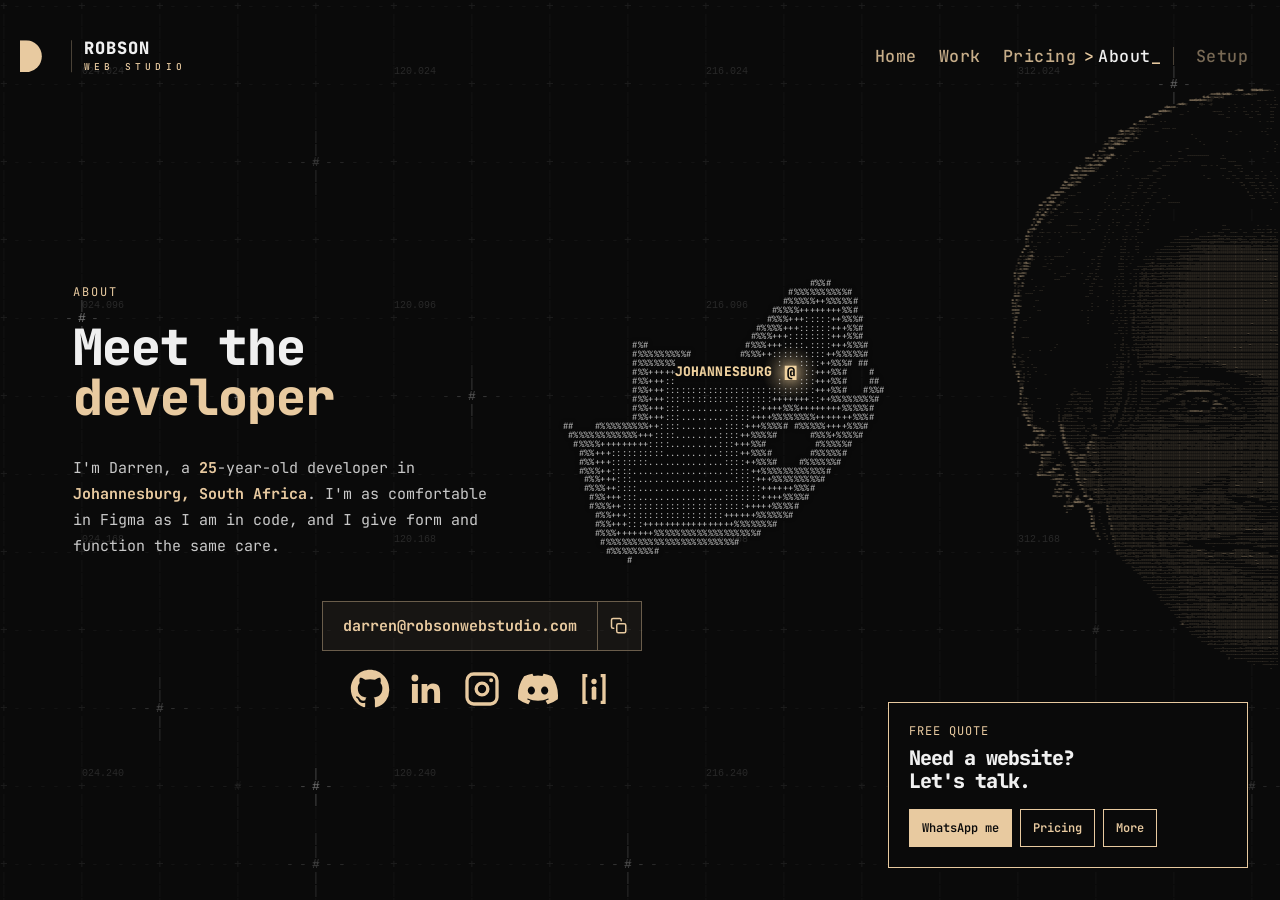
==== commit a17c95fa: "Nav: terminal prompt style on desktop, Setup dimmed behind a divider Co-Authored-By: Claude Sonnet 5" ====
--- a/about.html
+++ b/about.html
@@ -22,7 +22,7 @@
 <link rel="preconnect" href="https://fonts.googleapis.com">
 <link rel="preconnect" href="https://fonts.gstatic.com" crossorigin>
 <link href="https://fonts.googleapis.com/css2?family=JetBrains+Mono:wght@400..800&amp;display=swap" rel="stylesheet">
-<link rel="stylesheet" href="css/style.css?v=180">
+<link rel="stylesheet" href="css/style.css?v=181">
 <script src="js/nav.js?v=12"></script>
 </head>
 <body>
@@ -39,7 +39,7 @@
     <div class="hero-eyebrow">ROBSON WEB STUDIO</div>
   </div>
   <nav class="byline top-nav" aria-label="Main">
-    <a href="index.html">Home</a><a href="work.html">Work</a><a href="pricing.html">Pricing</a><a href="about.html" aria-current="page">About</a><a href="setup-guide.html">Setup</a>
+    <a href="index.html">Home</a><a href="work.html">Work</a><a href="pricing.html">Pricing</a><a href="about.html" aria-current="page">About</a><span class="nav-div" aria-hidden="true"></span><a class="nav-muted" href="setup-guide.html">Setup</a>
   </nav>
   <aside class="cta-card" aria-labelledby="ctaTitle">
     <div class="cta-copy">
--- a/css/style.css
+++ b/css/style.css
@@ -677,6 +677,18 @@
 .top-nav a { color:#e8caa0; text-decoration:none; opacity:.85; }
 .top-nav a:hover { opacity:1; text-decoration:underline; text-underline-offset:4px; }
 .top-nav a[aria-current="page"] { opacity:1; text-decoration:underline; text-underline-offset:6px; text-decoration-thickness:1px; }
+.nav-div { display: none; }
+@media (min-width: 701px) {
+  .top-nav { gap: 6px 22px; }
+  .top-nav .nav-div { display: block; width: 1px; height: 18px; background: #4a4237; }
+  .top-nav a.nav-muted { opacity: .5; }
+  .top-nav a.nav-muted:hover { opacity: 1; }
+  .top-nav a[aria-current="page"] { position: relative; color: #f0f0f0; opacity: 1; text-decoration: none; }
+  .top-nav a[aria-current="page"]::before { content: ">"; position: absolute; left: -14px; color: #e8caa0; }
+  .top-nav a[aria-current="page"]::after { content: "_"; position: absolute; right: -11px; color: #e8caa0; animation: nav-blink 1.1s steps(1) infinite; }
+}
+@keyframes nav-blink { 0%, 45% { opacity: 1; } 50%, 95% { opacity: 0; } }
+@media (prefers-reduced-motion: reduce) { .top-nav a[aria-current="page"]::after { animation: none; } }
 
 /* ---------- Packages + process (part of the hero column; tops set by
    positionServices() in site.js on desktop, flow in-document on mobile) ---------- */
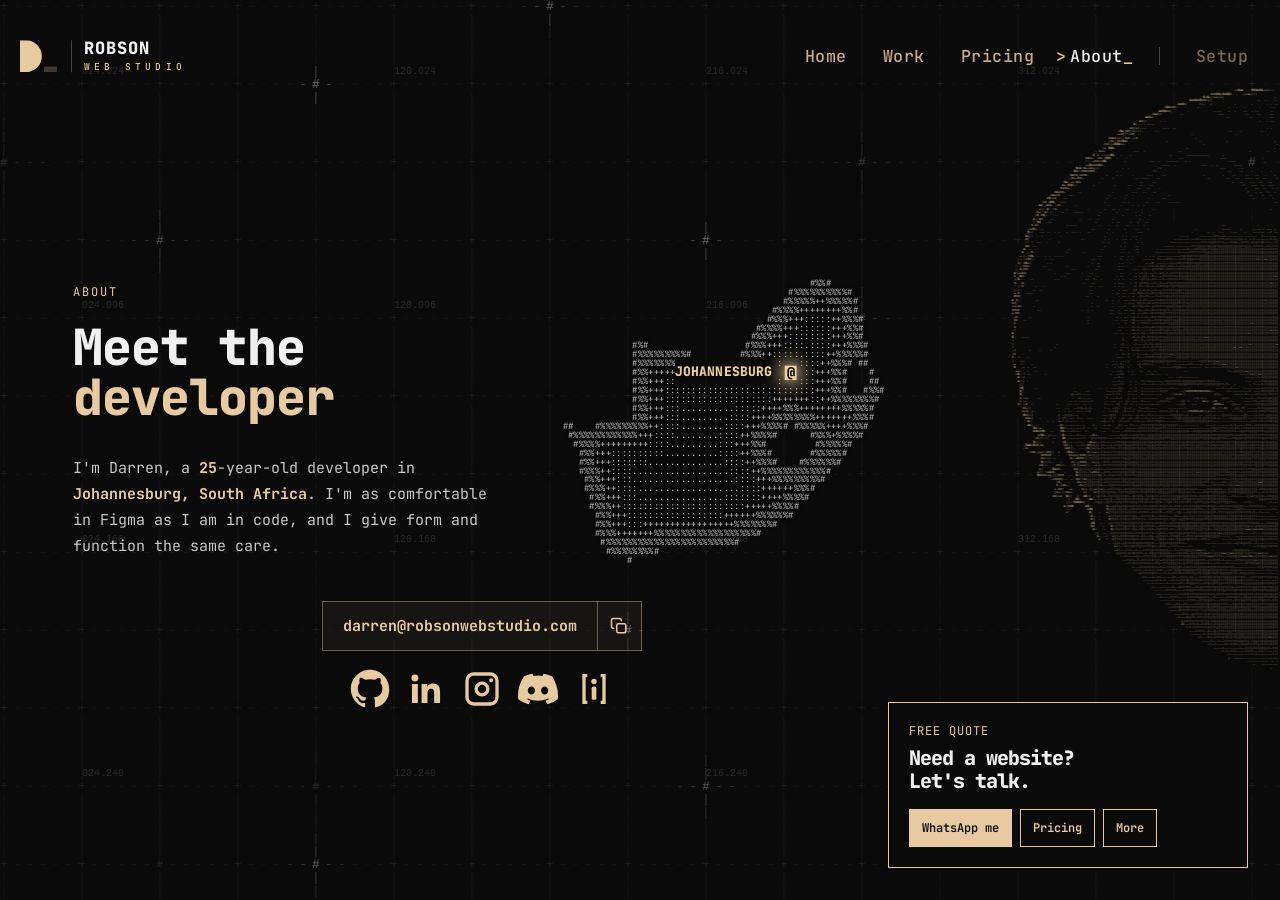
==== commit 93961be4: "Nav: wider spacing between desktop links Co-Authored-By: Claude Sonnet 5.5 <noreply@anthropic.com>" ====
--- a/about.html
+++ b/about.html
@@ -22,7 +22,7 @@
 <link rel="preconnect" href="https://fonts.googleapis.com">
 <link rel="preconnect" href="https://fonts.gstatic.com" crossorigin>
 <link href="https://fonts.googleapis.com/css2?family=JetBrains+Mono:wght@400..800&amp;display=swap" rel="stylesheet">
-<link rel="stylesheet" href="css/style.css?v=181">
+<link rel="stylesheet" href="css/style.css?v=182">
 <script src="js/nav.js?v=12"></script>
 </head>
 <body>
--- a/css/style.css
+++ b/css/style.css
@@ -679,7 +679,7 @@
 .top-nav a[aria-current="page"] { opacity:1; text-decoration:underline; text-underline-offset:6px; text-decoration-thickness:1px; }
 .nav-div { display: none; }
 @media (min-width: 701px) {
-  .top-nav { gap: 6px 22px; }
+  .top-nav { gap: 6px 36px; }
   .top-nav .nav-div { display: block; width: 1px; height: 18px; background: #4a4237; }
   .top-nav a.nav-muted { opacity: .5; }
   .top-nav a.nav-muted:hover { opacity: 1; }
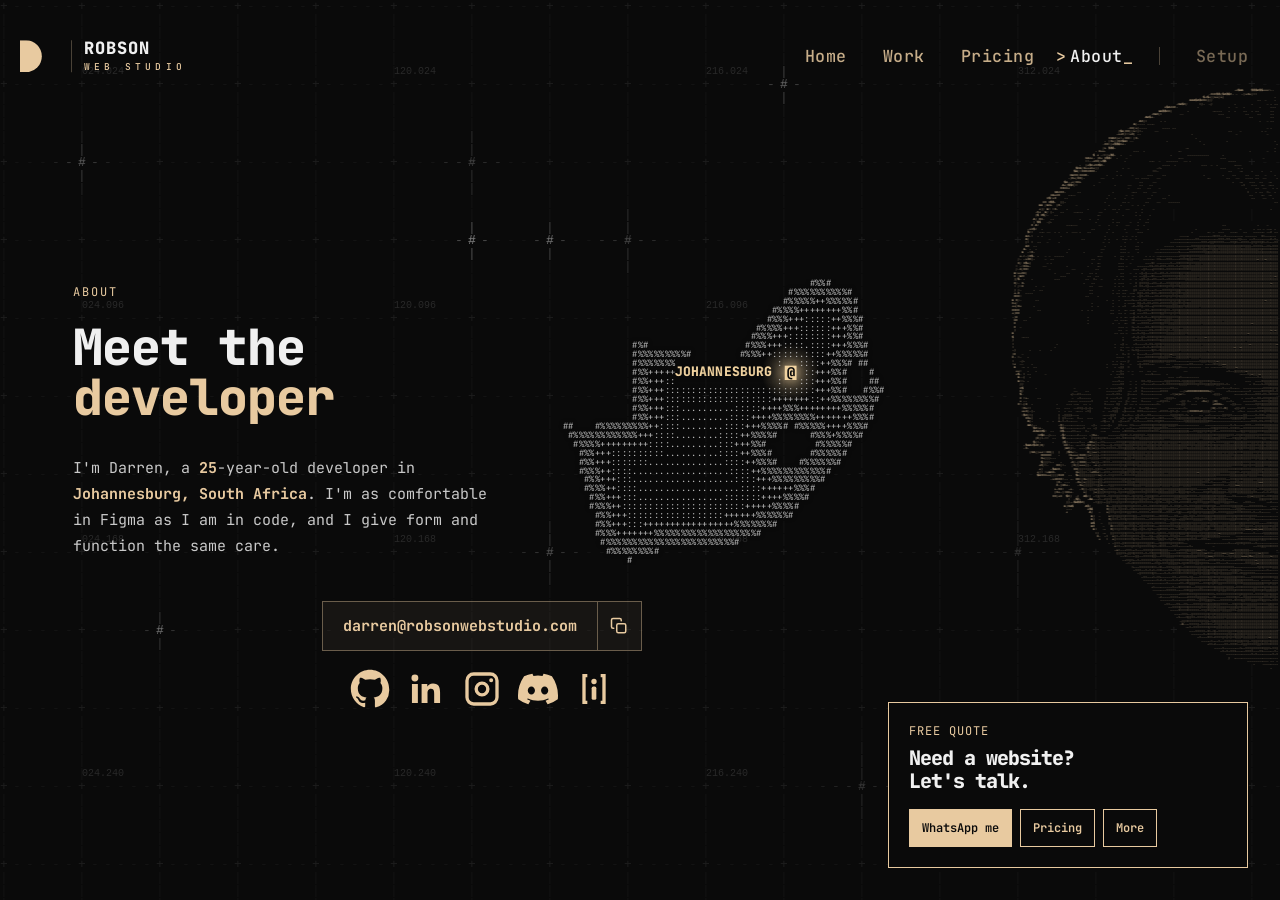
==== commit d670d9f5: "Mobile nav: full-screen menu with large links, prompt marker and contact details Co-Authored-By: Cla" ====
--- a/about.html
+++ b/about.html
@@ -23,7 +23,7 @@
 <link rel="preconnect" href="https://fonts.gstatic.com" crossorigin>
 <link href="https://fonts.googleapis.com/css2?family=JetBrains+Mono:wght@400..800&amp;display=swap" rel="stylesheet">
 <link rel="stylesheet" href="css/style.css?v=182">
-<script src="js/nav.js?v=12"></script>
+<script src="js/nav.js?v=13"></script>
 </head>
 <body>
 <a class="skip-link" href="#main">Skip to content</a>
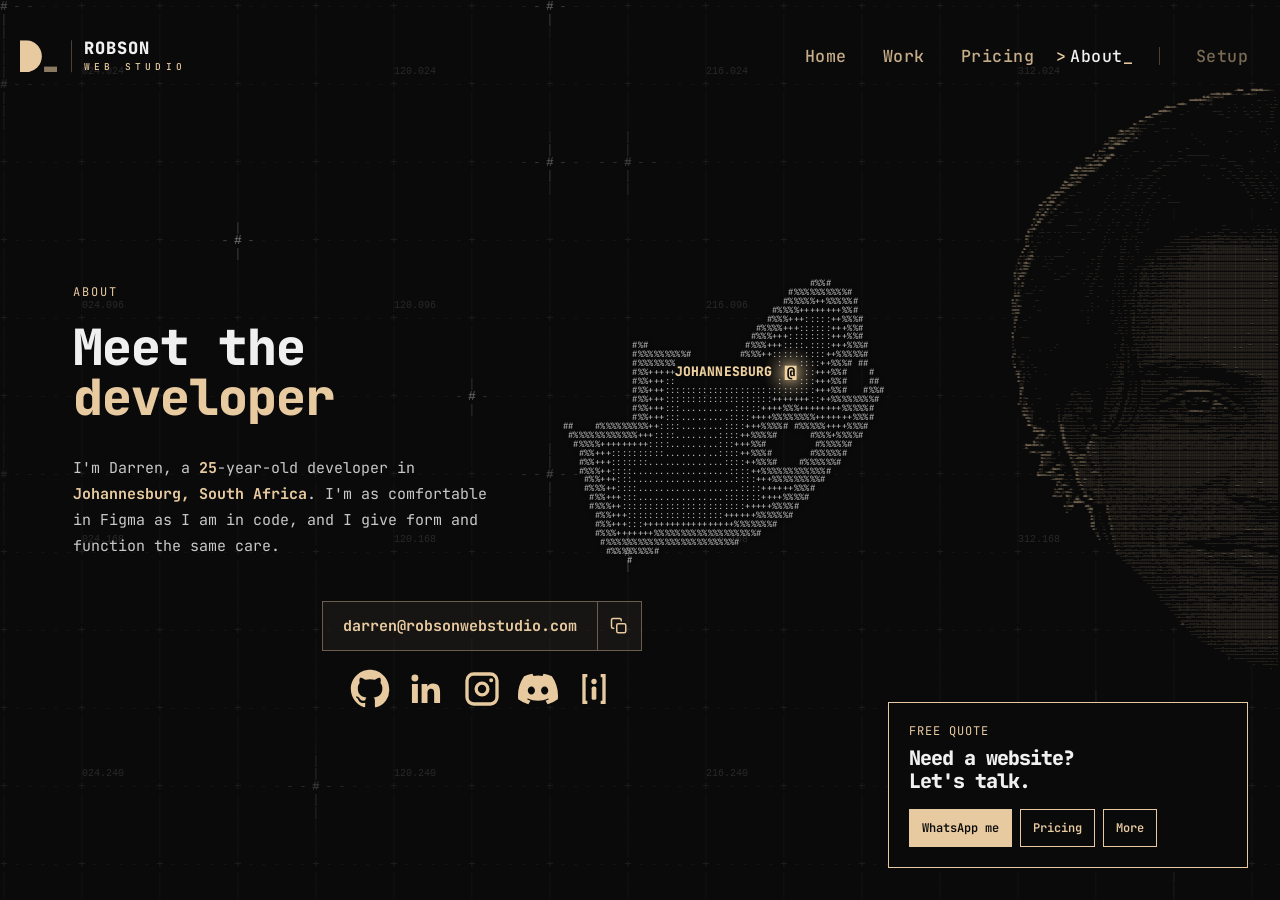
==== commit b05da239: "Mobile header: stacked ROBSON / WEB STUDIO wordmark, JetBrains Mono set explicitly so every page mat" ====
--- a/about.html
+++ b/about.html
@@ -23,7 +23,7 @@
 <link rel="preconnect" href="https://fonts.gstatic.com" crossorigin>
 <link href="https://fonts.googleapis.com/css2?family=JetBrains+Mono:wght@400..800&amp;display=swap" rel="stylesheet">
 <link rel="stylesheet" href="css/style.css?v=182">
-<script src="js/nav.js?v=13"></script>
+<script src="js/nav.js?v=14"></script>
 </head>
 <body>
 <a class="skip-link" href="#main">Skip to content</a>
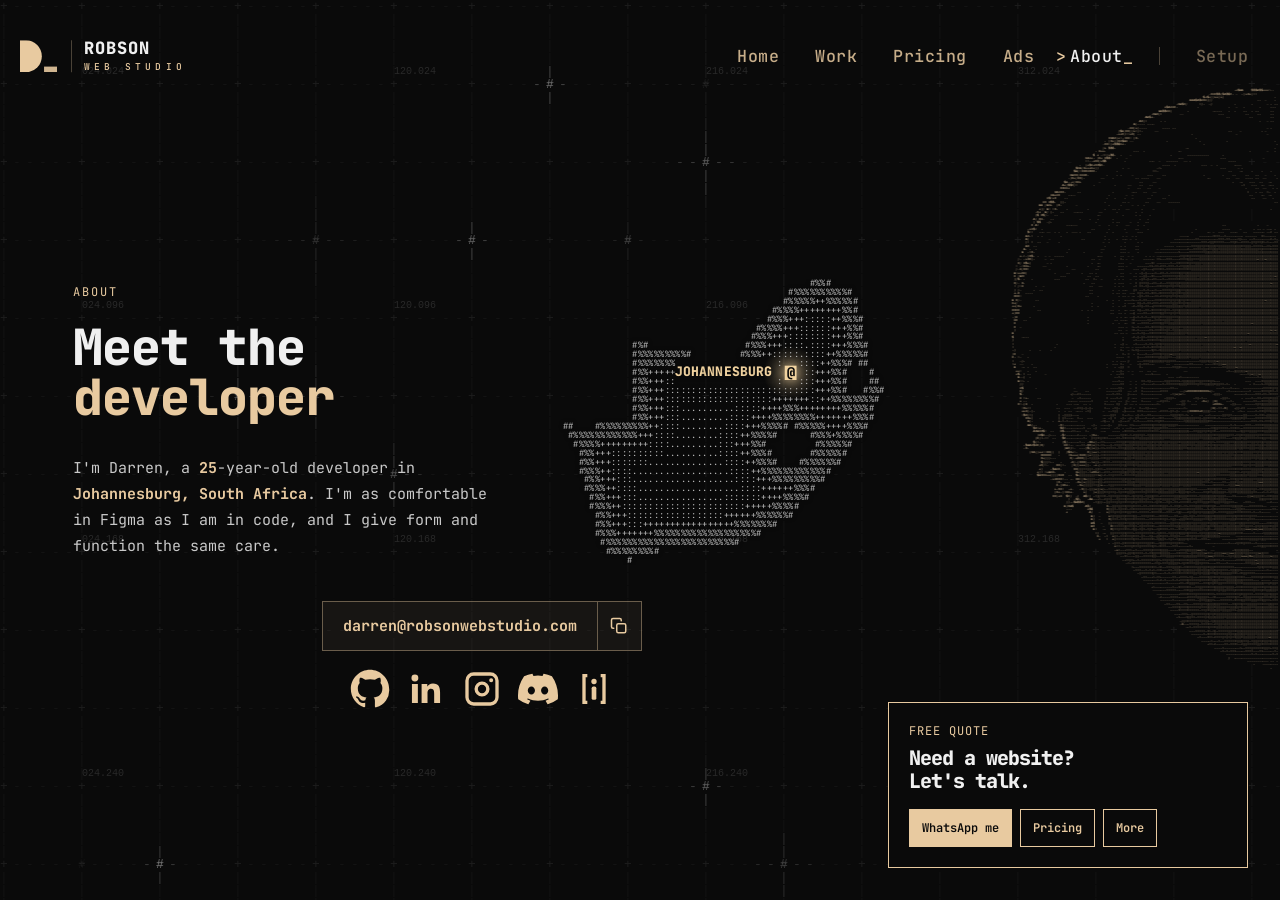
==== commit 26db006a: "Add Google Ads management page with nav link and sitemap entry Co-Authored-By: Claude Sonnet 5.5 <no" ====
--- a/about.html
+++ b/about.html
@@ -22,7 +22,7 @@
 <link rel="preconnect" href="https://fonts.googleapis.com">
 <link rel="preconnect" href="https://fonts.gstatic.com" crossorigin>
 <link href="https://fonts.googleapis.com/css2?family=JetBrains+Mono:wght@400..800&amp;display=swap" rel="stylesheet">
-<link rel="stylesheet" href="css/style.css?v=182">
+<link rel="stylesheet" href="css/style.css?v=183">
 <script src="js/nav.js?v=14"></script>
 </head>
 <body>
@@ -39,7 +39,7 @@
     <div class="hero-eyebrow">ROBSON WEB STUDIO</div>
   </div>
   <nav class="byline top-nav" aria-label="Main">
-    <a href="index.html">Home</a><a href="work.html">Work</a><a href="pricing.html">Pricing</a><a href="about.html" aria-current="page">About</a><span class="nav-div" aria-hidden="true"></span><a class="nav-muted" href="setup-guide.html">Setup</a>
+    <a href="index.html">Home</a><a href="work.html">Work</a><a href="pricing.html">Pricing</a><a href="ads.html">Ads</a><a href="about.html" aria-current="page">About</a><span class="nav-div" aria-hidden="true"></span><a class="nav-muted" href="setup-guide.html">Setup</a>
   </nav>
   <aside class="cta-card" aria-labelledby="ctaTitle">
     <div class="cta-copy">
--- a/css/style.css
+++ b/css/style.css
@@ -687,6 +687,7 @@
   .top-nav a[aria-current="page"]::before { content: ">"; position: absolute; left: -14px; color: #e8caa0; }
   .top-nav a[aria-current="page"]::after { content: "_"; position: absolute; right: -11px; color: #e8caa0; animation: nav-blink 1.1s steps(1) infinite; }
 }
+@media (min-width: 701px) and (max-width: 900px) { .top-nav { gap: 6px 22px; } }
 @keyframes nav-blink { 0%, 45% { opacity: 1; } 50%, 95% { opacity: 0; } }
 @media (prefers-reduced-motion: reduce) { .top-nav a[aria-current="page"]::after { animation: none; } }
 
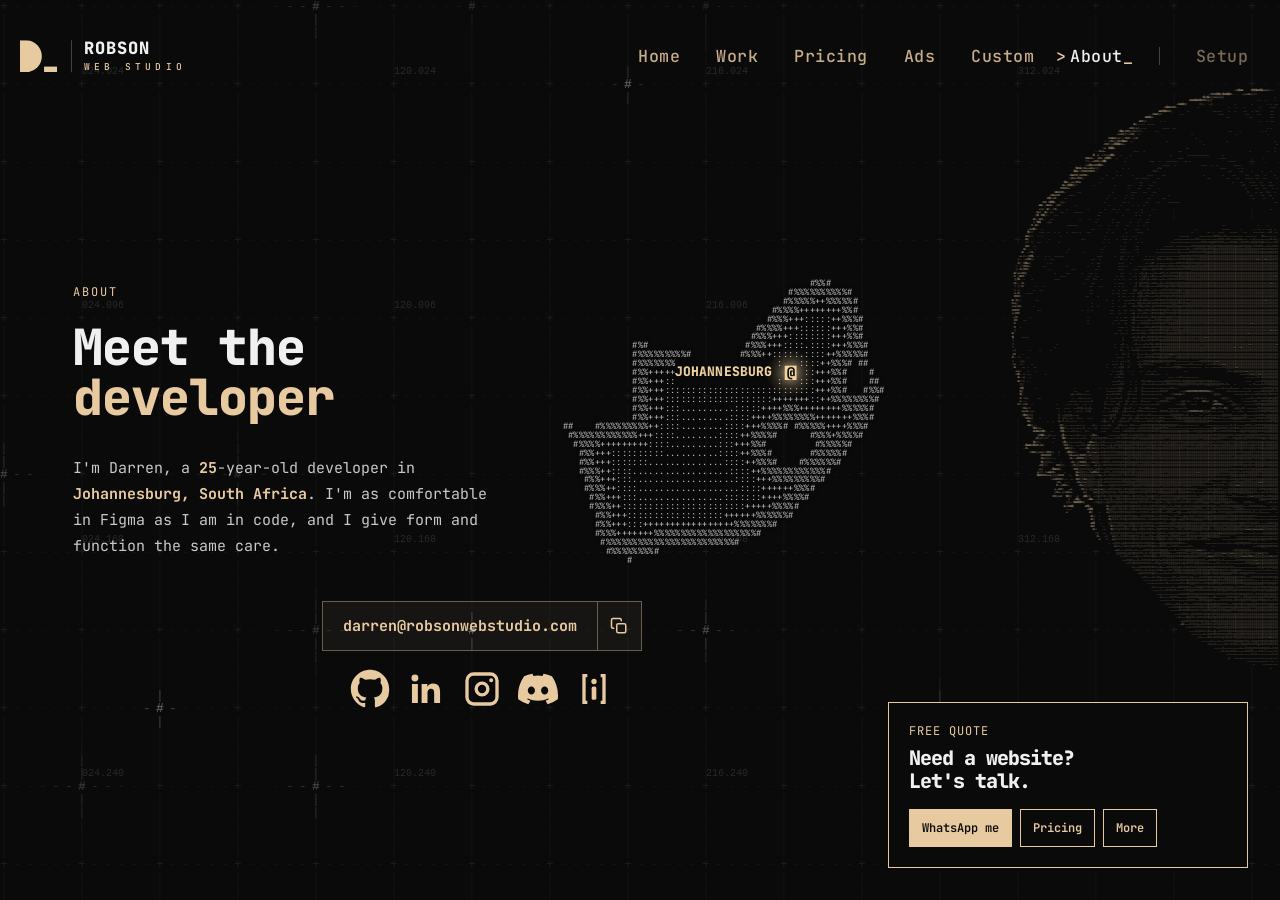
==== commit 5630b5a4: "Add Custom Tools page with nav link, home page link and sitemap entry Co-Authored-By: Claude Sonnet " ====
--- a/about.html
+++ b/about.html
@@ -22,7 +22,7 @@
 <link rel="preconnect" href="https://fonts.googleapis.com">
 <link rel="preconnect" href="https://fonts.gstatic.com" crossorigin>
 <link href="https://fonts.googleapis.com/css2?family=JetBrains+Mono:wght@400..800&amp;display=swap" rel="stylesheet">
-<link rel="stylesheet" href="css/style.css?v=183">
+<link rel="stylesheet" href="css/style.css?v=185">
 <script src="js/nav.js?v=14"></script>
 </head>
 <body>
@@ -39,7 +39,7 @@
     <div class="hero-eyebrow">ROBSON WEB STUDIO</div>
   </div>
   <nav class="byline top-nav" aria-label="Main">
-    <a href="index.html">Home</a><a href="work.html">Work</a><a href="pricing.html">Pricing</a><a href="ads.html">Ads</a><a href="about.html" aria-current="page">About</a><span class="nav-div" aria-hidden="true"></span><a class="nav-muted" href="setup-guide.html">Setup</a>
+    <a href="index.html">Home</a><a href="work.html">Work</a><a href="pricing.html">Pricing</a><a href="ads.html">Ads</a><a href="custom.html">Custom</a><a href="about.html" aria-current="page">About</a><span class="nav-div" aria-hidden="true"></span><a class="nav-muted" href="setup-guide.html">Setup</a>
   </nav>
   <aside class="cta-card" aria-labelledby="ctaTitle">
     <div class="cta-copy">
--- a/css/style.css
+++ b/css/style.css
@@ -704,6 +704,8 @@
 .offer-badge { color:#7ec98f; border:1px solid #7ec98f; font-size:9.5px; letter-spacing:.8px; text-transform:uppercase; padding:1px 5px; margin-left:4px; white-space:nowrap; font-weight:500; }
 .offer-link { grid-column:1 / -1; padding:14px 16px; background:#e8caa0; color:#0a0a0a; font-size:12.5px; font-weight:700; text-align:center; text-decoration:none; transition:background .2s ease; }
 .offer-link:hover { background:#f2dcb9; }
+.offer-link-alt { background:rgba(10,10,10,0.55); color:#e8caa0; border:1px solid rgba(232,202,160,0.25); border-top:0; }
+.offer-link-alt:hover { background:rgba(232,202,160,0.12); }
 @media (max-width:700px) {
   #packages, #process { position:relative; left:0; top:0; width:auto; max-width:62%; margin:28px 0 0 24px; }
   .offer-block { grid-template-columns:none; }
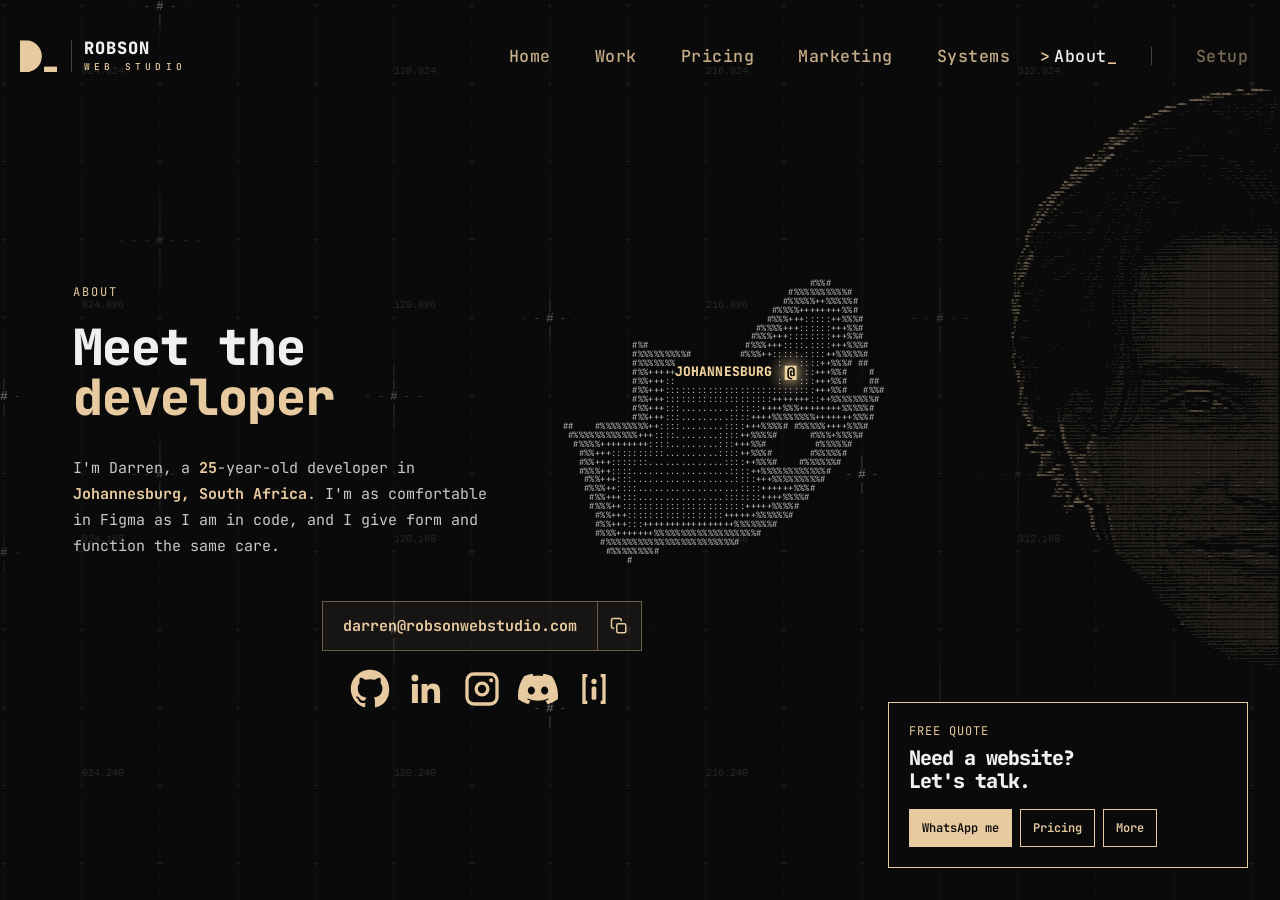
==== commit 1240c050: "Nav: rename Ads to Marketing and Custom to Systems, fluid link spacing on desktop Co-Authored-By: Cl" ====
--- a/about.html
+++ b/about.html
@@ -22,7 +22,7 @@
 <link rel="preconnect" href="https://fonts.googleapis.com">
 <link rel="preconnect" href="https://fonts.gstatic.com" crossorigin>
 <link href="https://fonts.googleapis.com/css2?family=JetBrains+Mono:wght@400..800&amp;display=swap" rel="stylesheet">
-<link rel="stylesheet" href="css/style.css?v=185">
+<link rel="stylesheet" href="css/style.css?v=187">
 <script src="js/nav.js?v=14"></script>
 </head>
 <body>
@@ -39,7 +39,7 @@
     <div class="hero-eyebrow">ROBSON WEB STUDIO</div>
   </div>
   <nav class="byline top-nav" aria-label="Main">
-    <a href="index.html">Home</a><a href="work.html">Work</a><a href="pricing.html">Pricing</a><a href="ads.html">Ads</a><a href="custom.html">Custom</a><a href="about.html" aria-current="page">About</a><span class="nav-div" aria-hidden="true"></span><a class="nav-muted" href="setup-guide.html">Setup</a>
+    <a href="index.html">Home</a><a href="work.html">Work</a><a href="pricing.html">Pricing</a><a href="ads.html">Marketing</a><a href="custom.html">Systems</a><a href="about.html" aria-current="page">About</a><span class="nav-div" aria-hidden="true"></span><a class="nav-muted" href="setup-guide.html">Setup</a>
   </nav>
   <aside class="cta-card" aria-labelledby="ctaTitle">
     <div class="cta-copy">
--- a/css/style.css
+++ b/css/style.css
@@ -679,7 +679,7 @@
 .top-nav a[aria-current="page"] { opacity:1; text-decoration:underline; text-underline-offset:6px; text-decoration-thickness:1px; }
 .nav-div { display: none; }
 @media (min-width: 701px) {
-  .top-nav { gap: 6px 36px; }
+  .top-nav { gap: 6px clamp(12px, calc((100vw - 255px - 26.2 * clamp(13px, 1.3vw, 18px)) / 7), 44px); }
   .top-nav .nav-div { display: block; width: 1px; height: 18px; background: #4a4237; }
   .top-nav a.nav-muted { opacity: .5; }
   .top-nav a.nav-muted:hover { opacity: 1; }
@@ -687,7 +687,6 @@
   .top-nav a[aria-current="page"]::before { content: ">"; position: absolute; left: -14px; color: #e8caa0; }
   .top-nav a[aria-current="page"]::after { content: "_"; position: absolute; right: -11px; color: #e8caa0; animation: nav-blink 1.1s steps(1) infinite; }
 }
-@media (min-width: 701px) and (max-width: 900px) { .top-nav { gap: 6px 22px; } }
 @keyframes nav-blink { 0%, 45% { opacity: 1; } 50%, 95% { opacity: 0; } }
 @media (prefers-reduced-motion: reduce) { .top-nav a[aria-current="page"]::after { animation: none; } }
 
